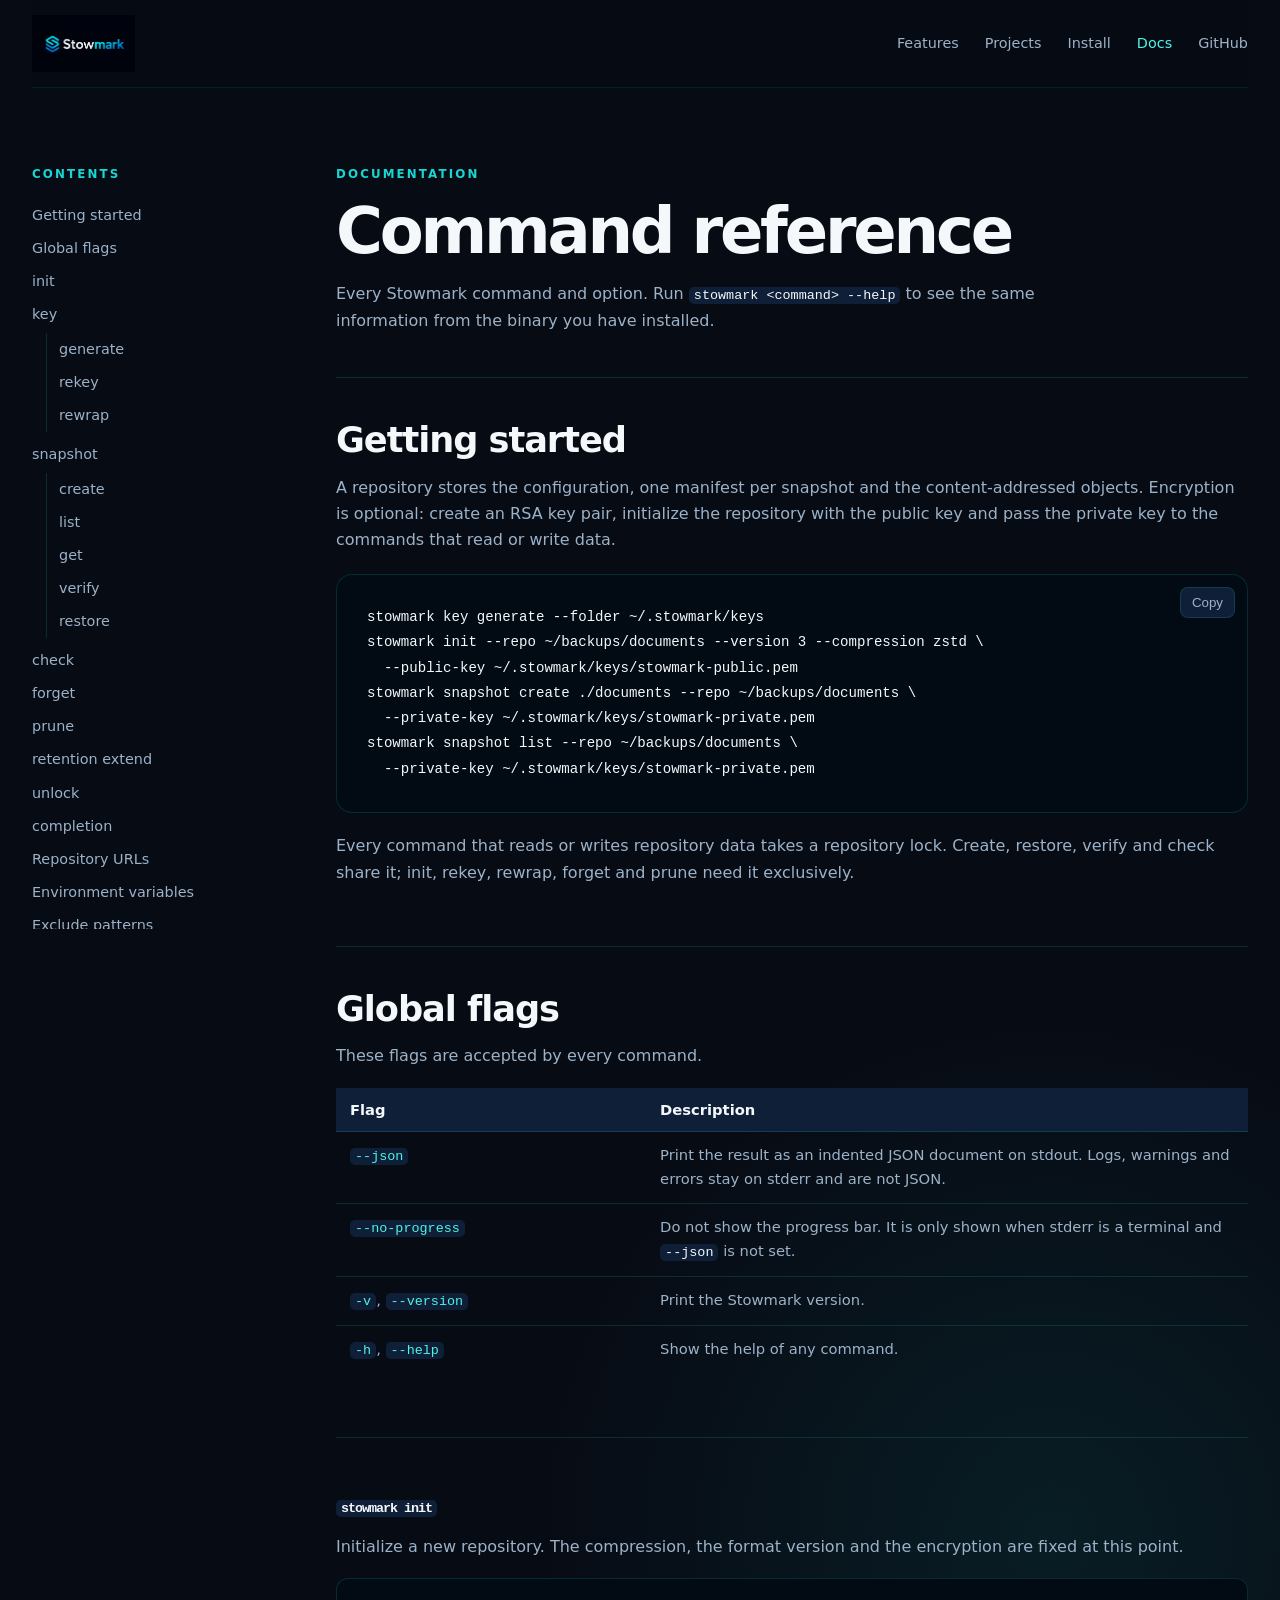
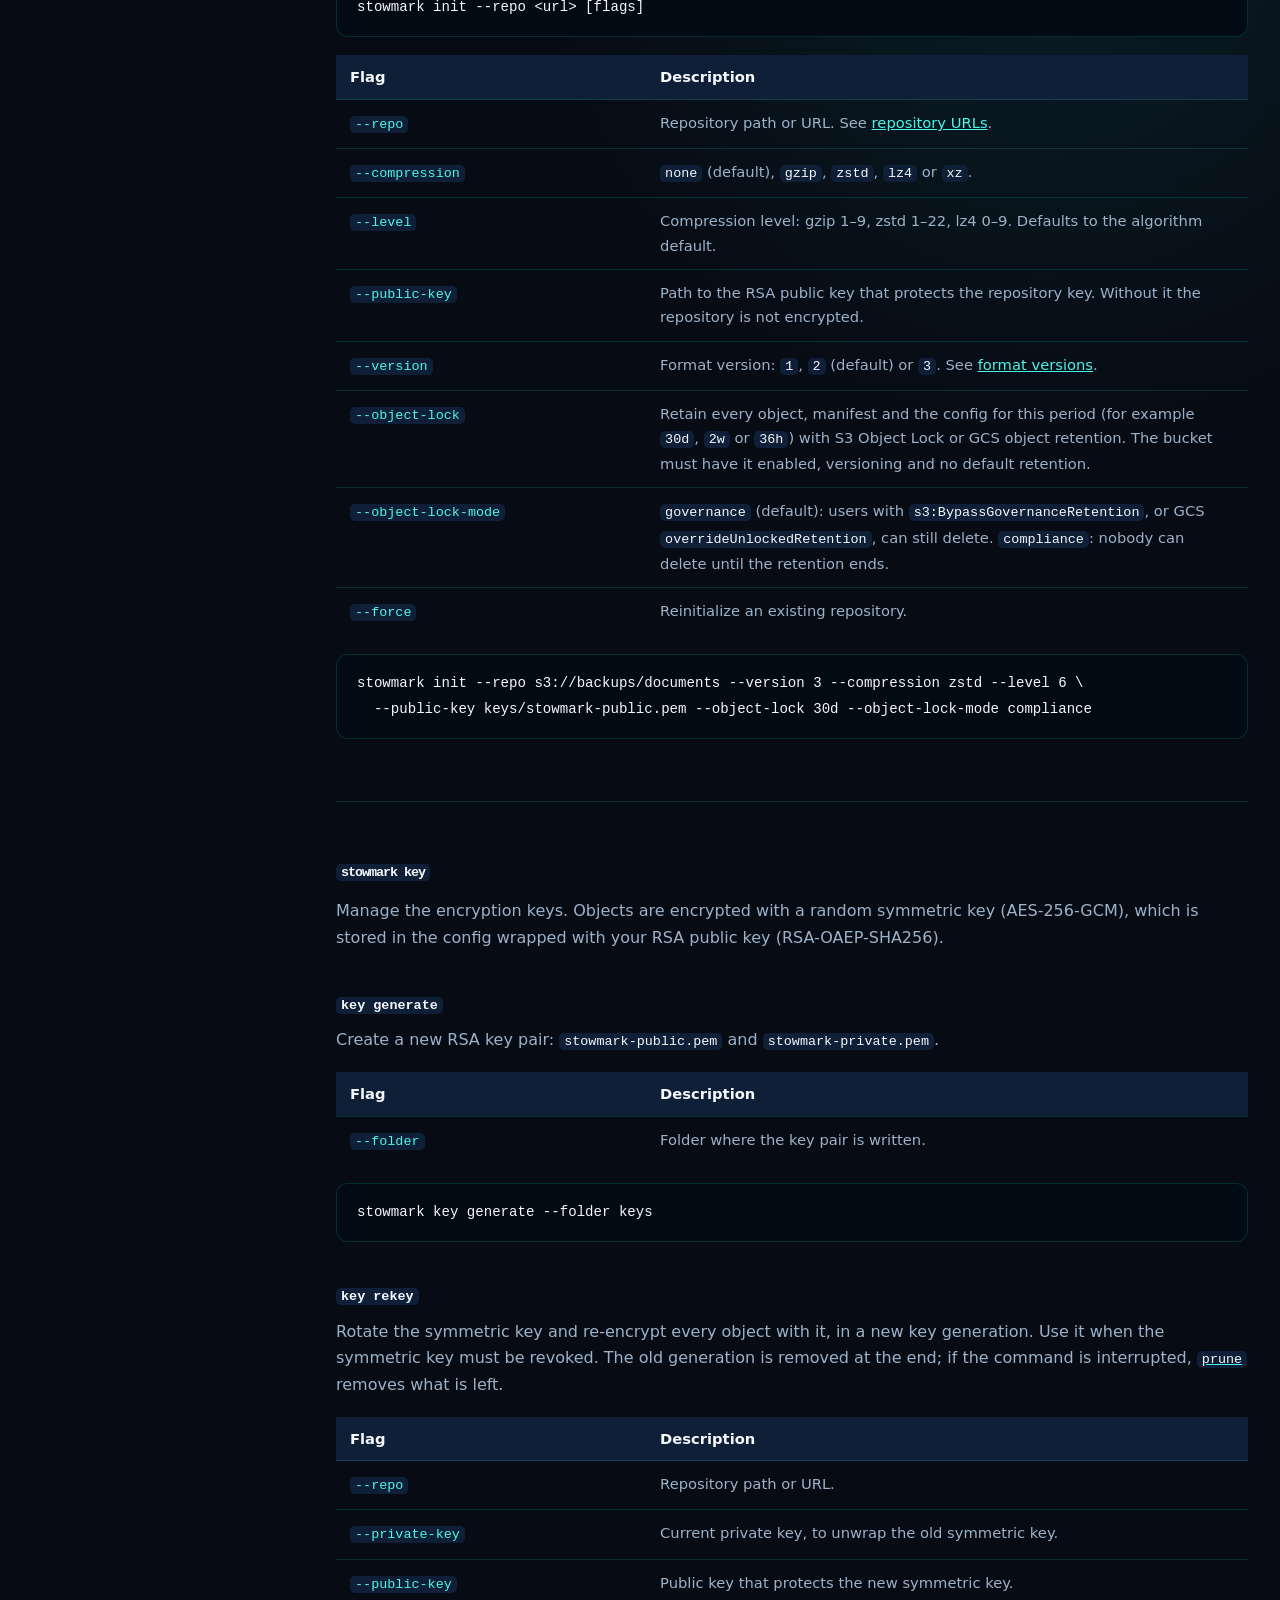
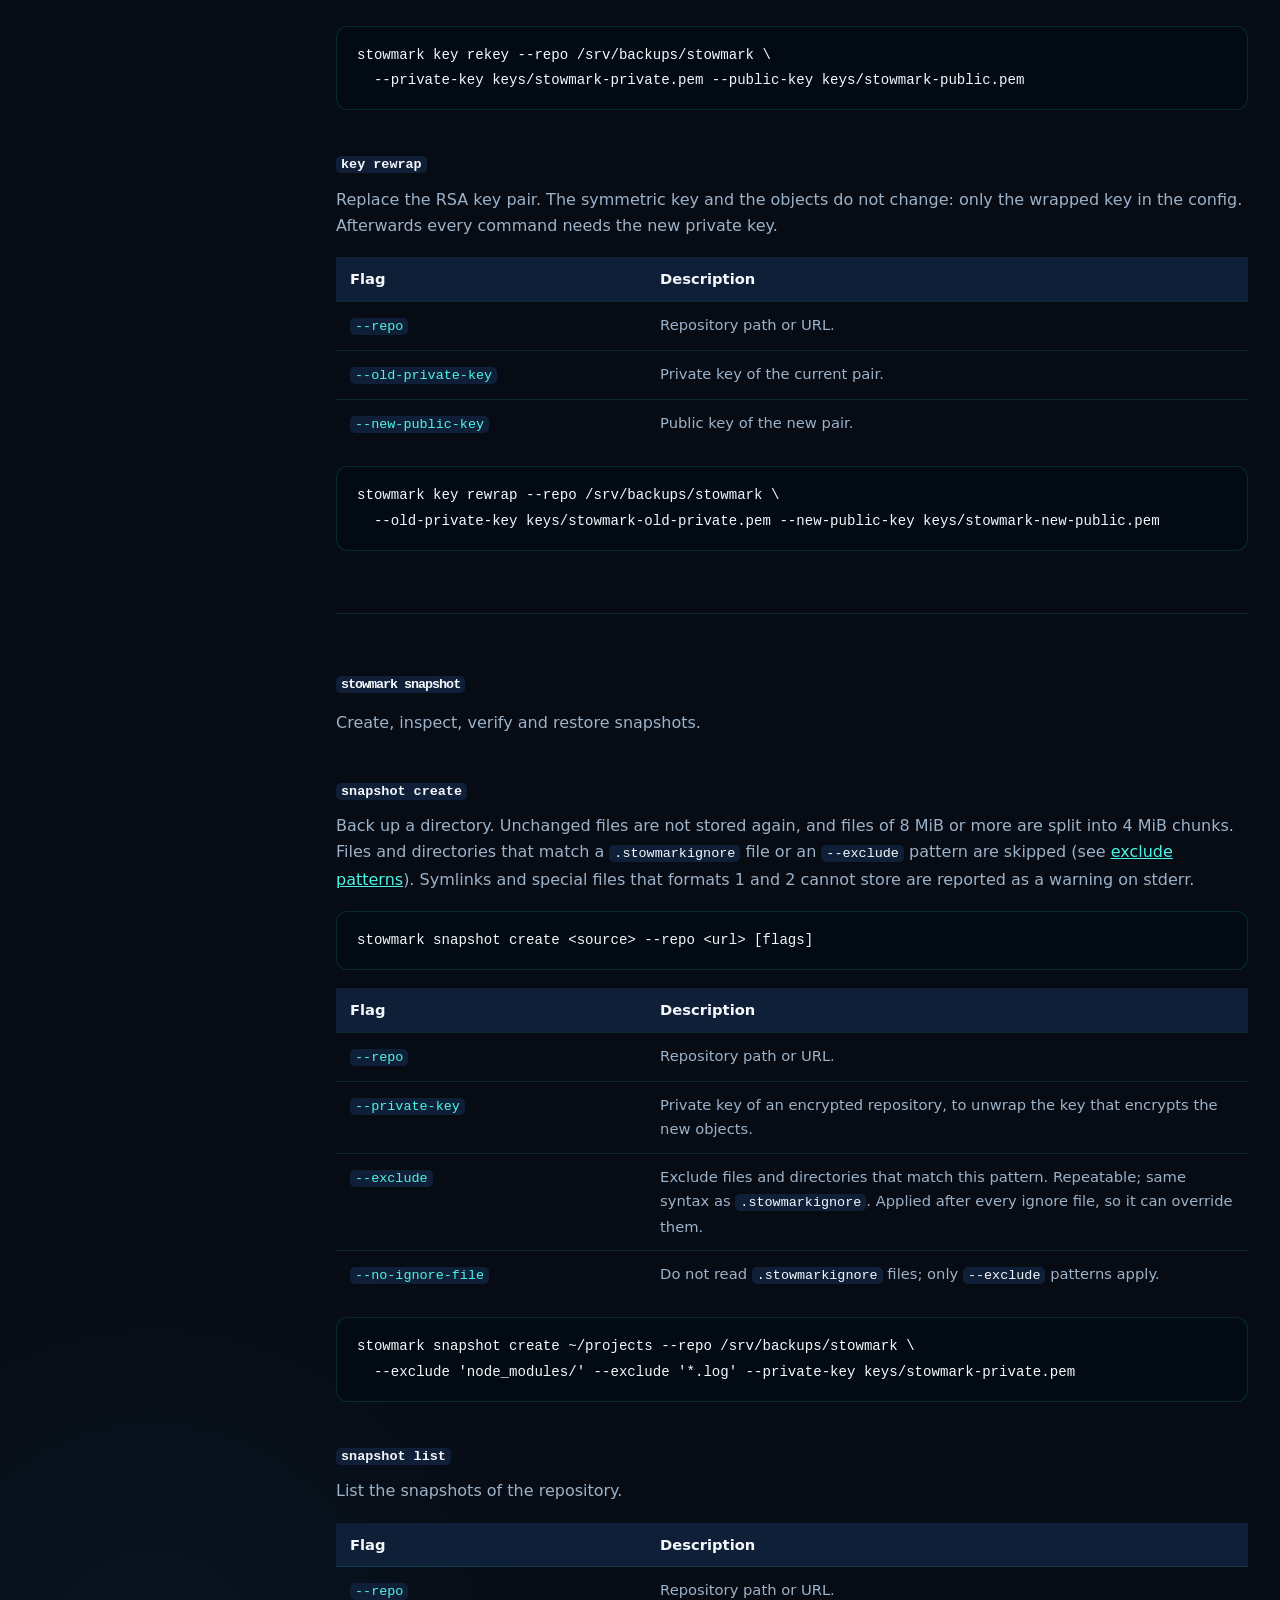
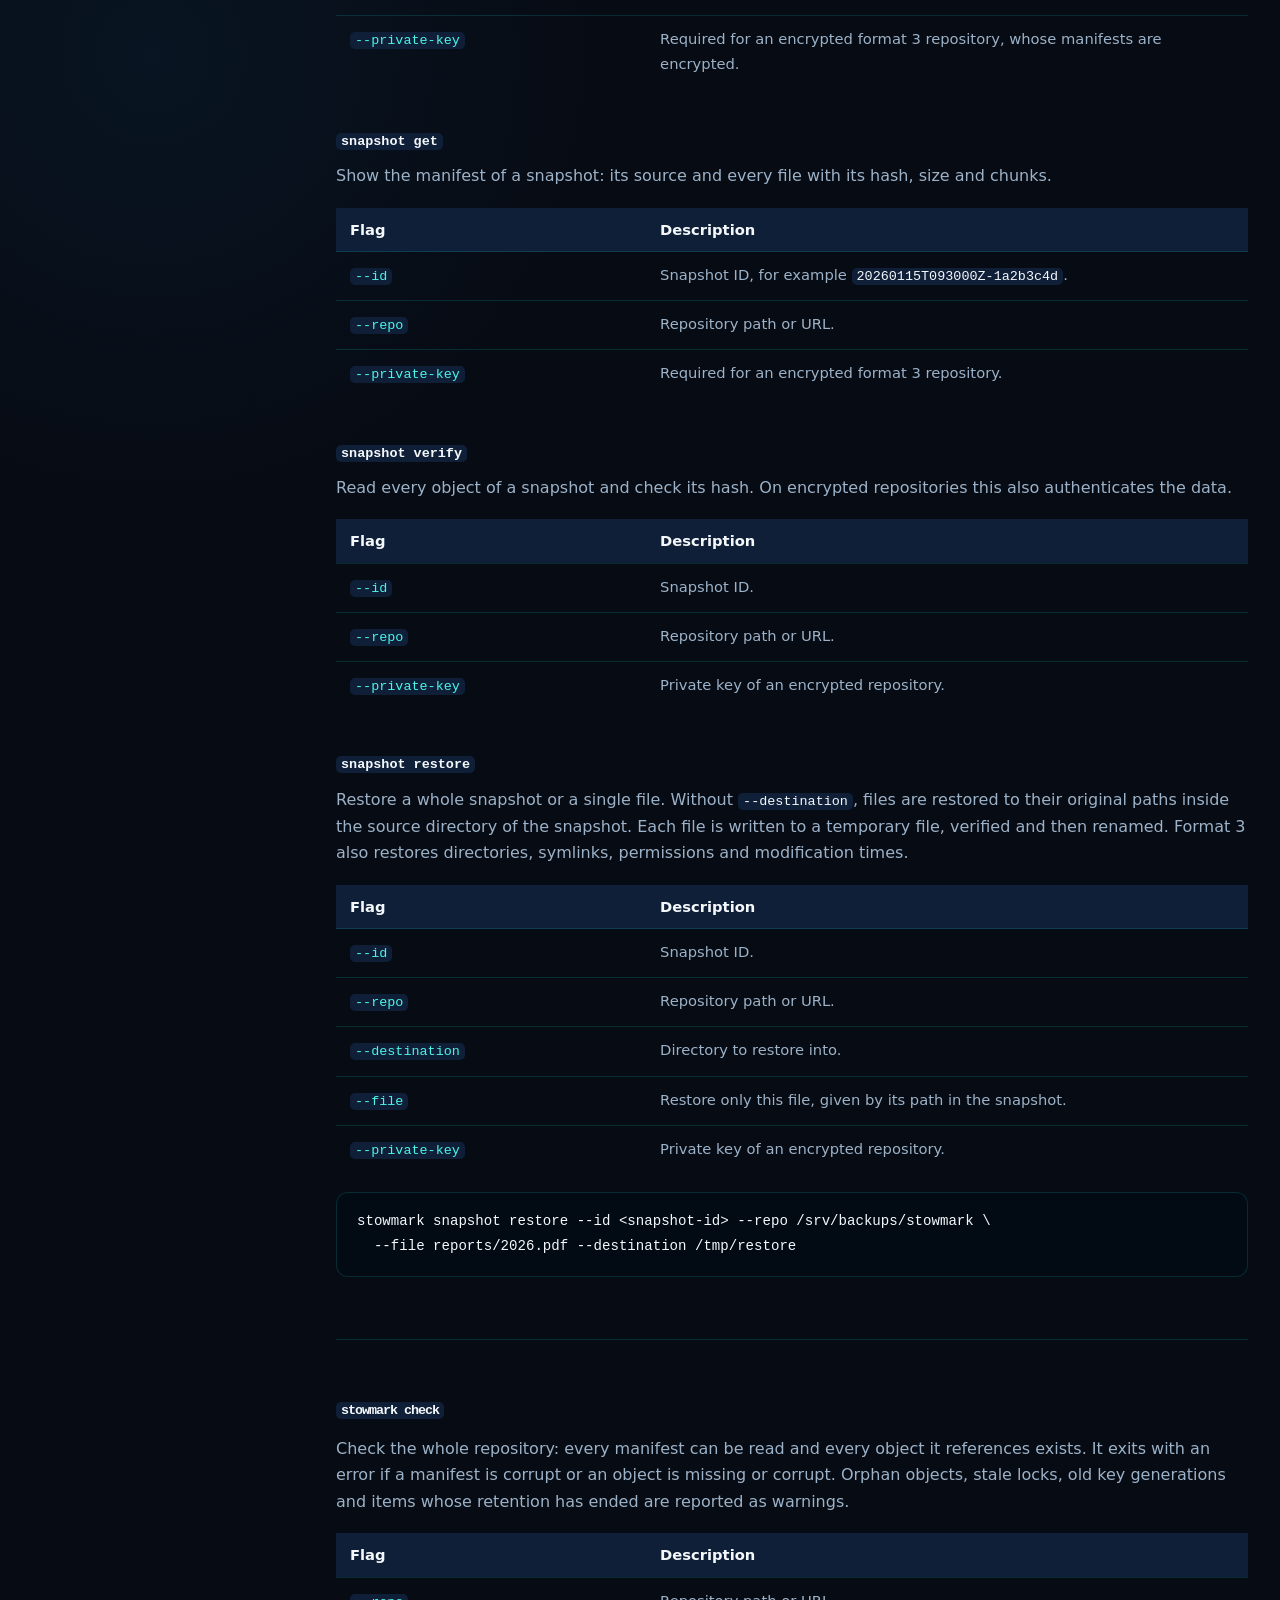
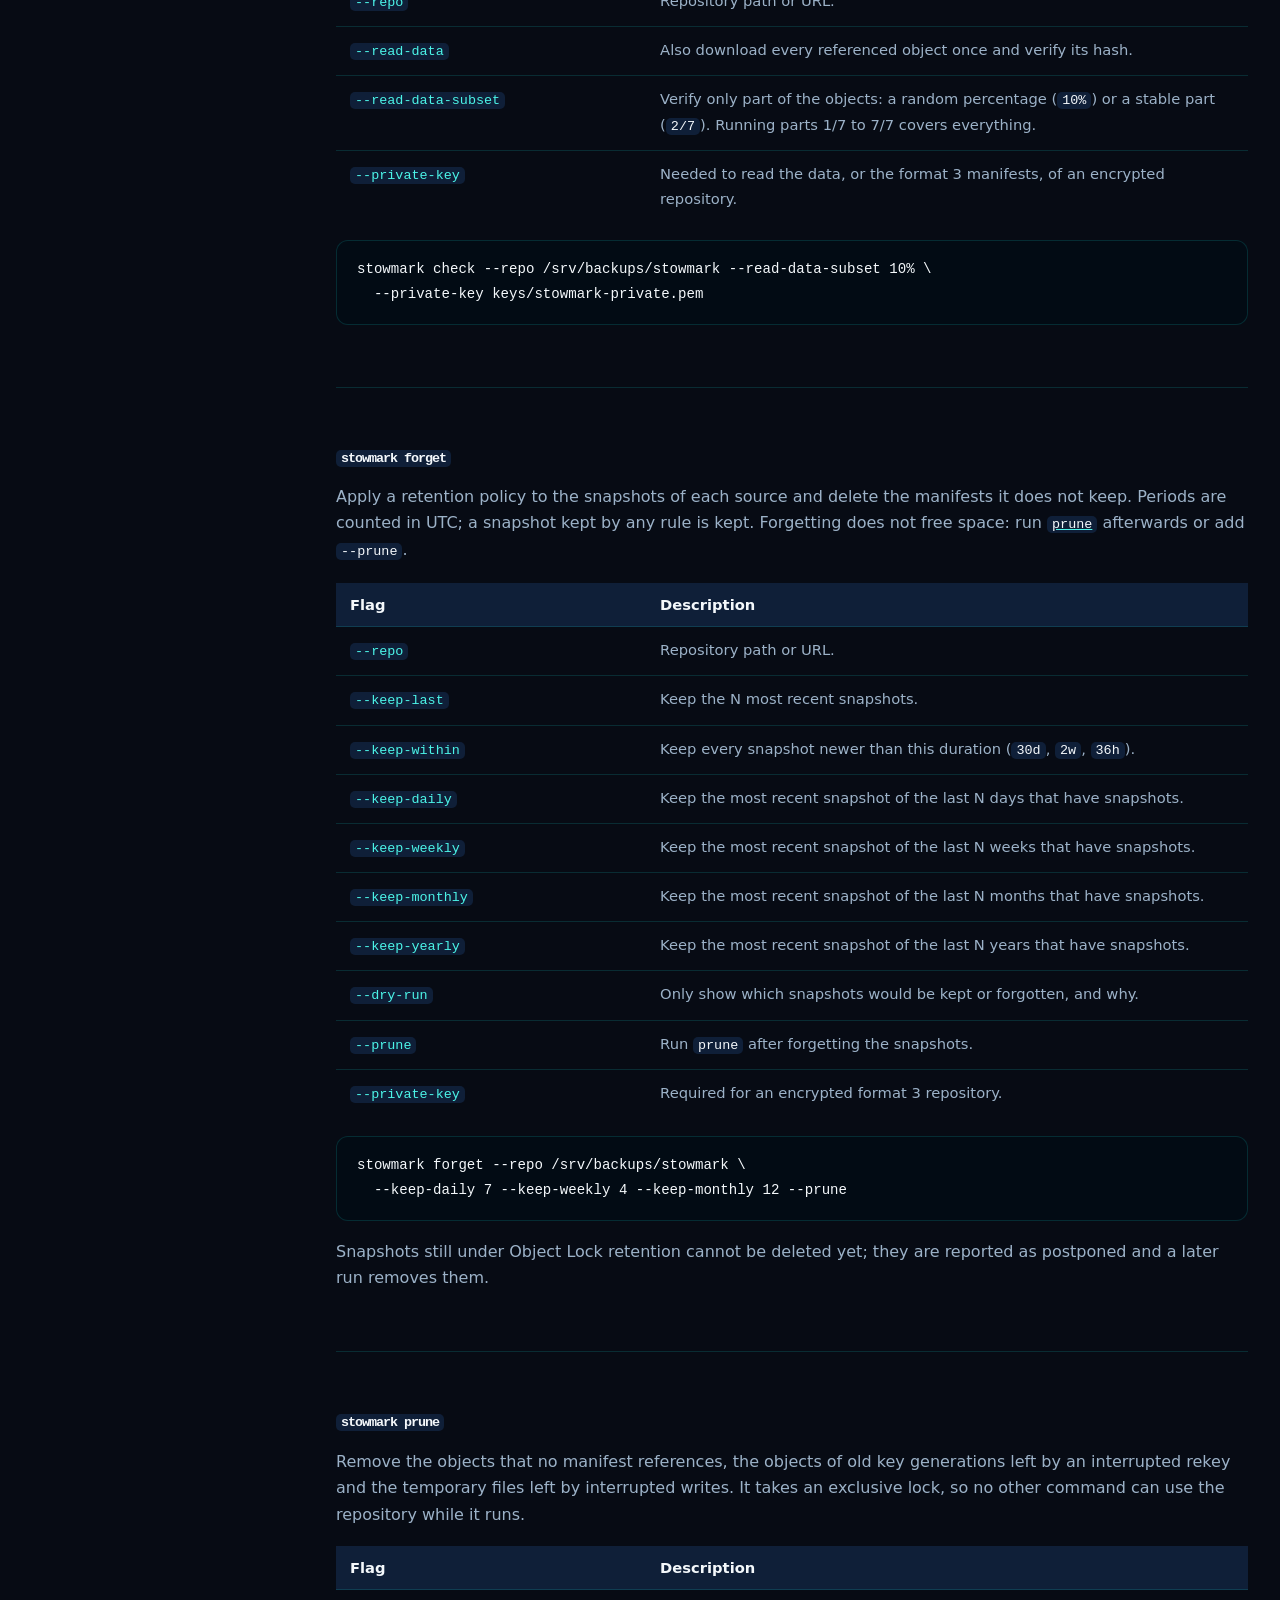
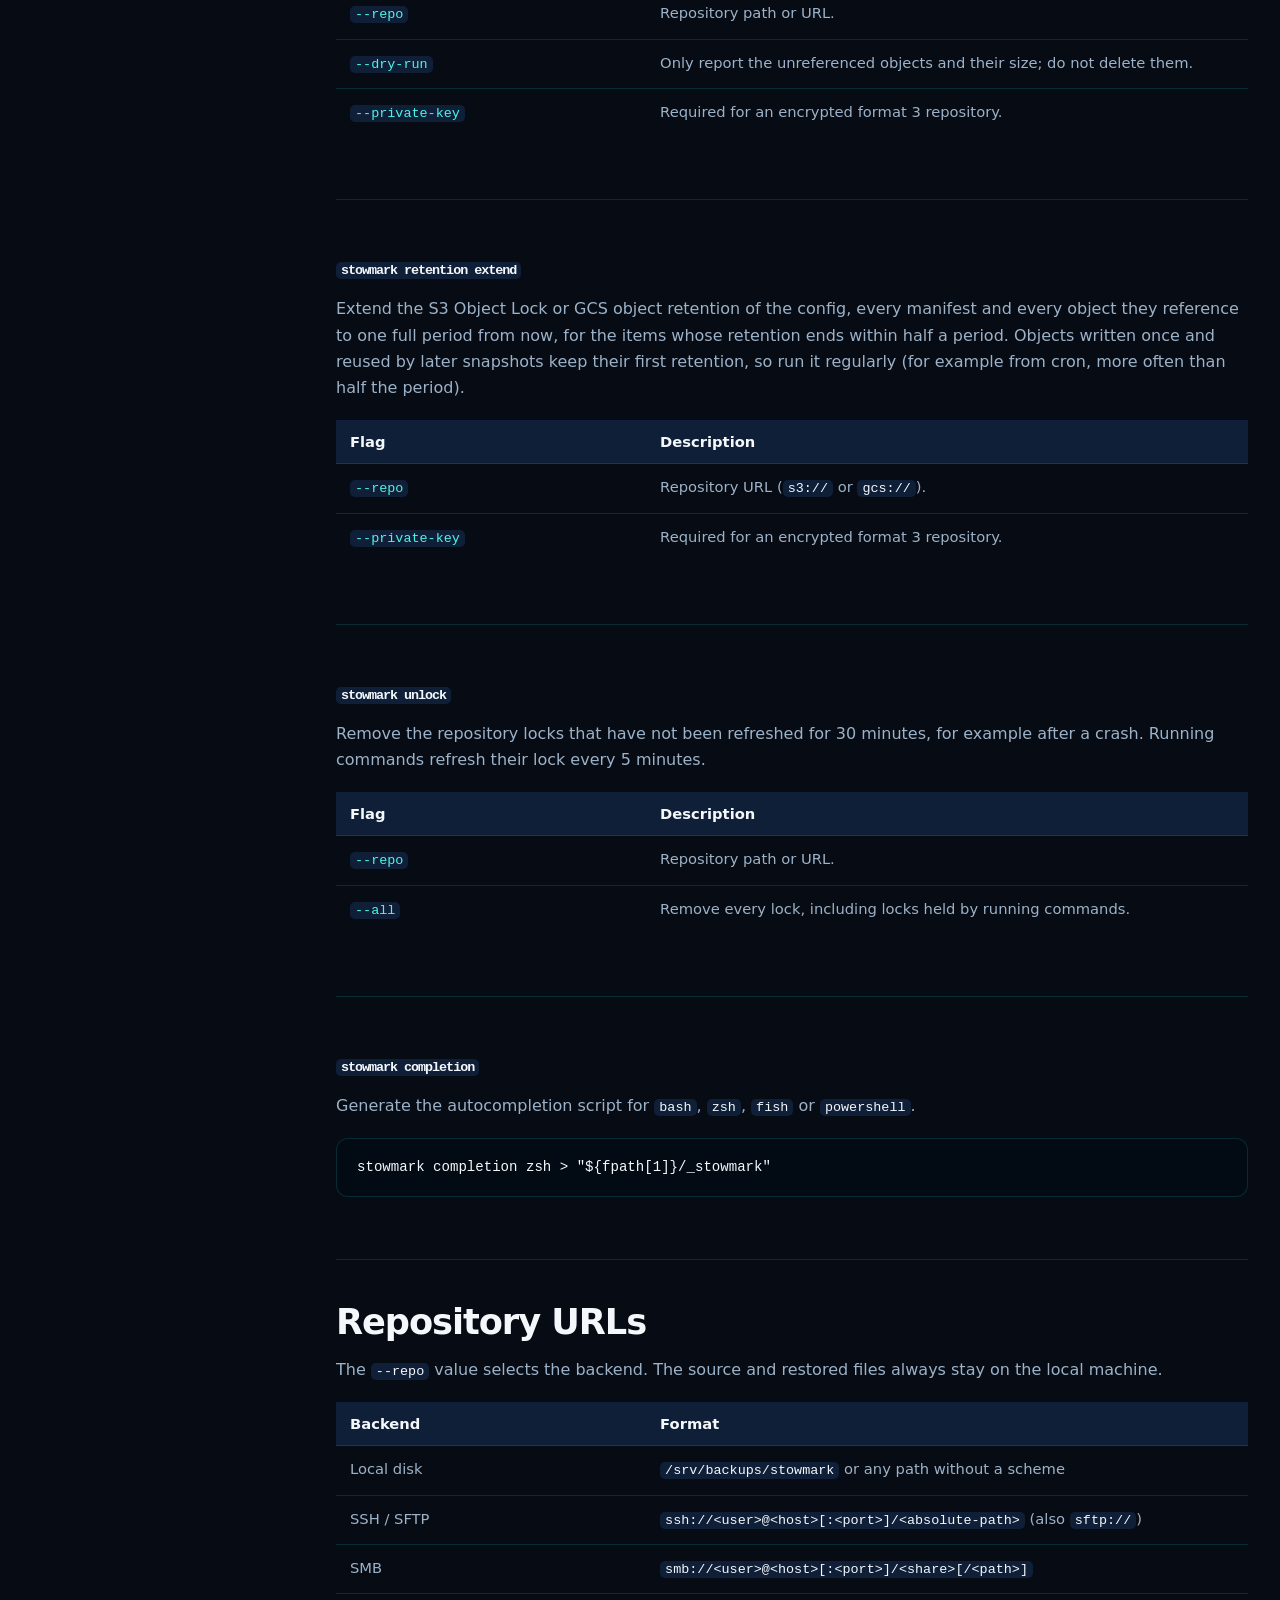
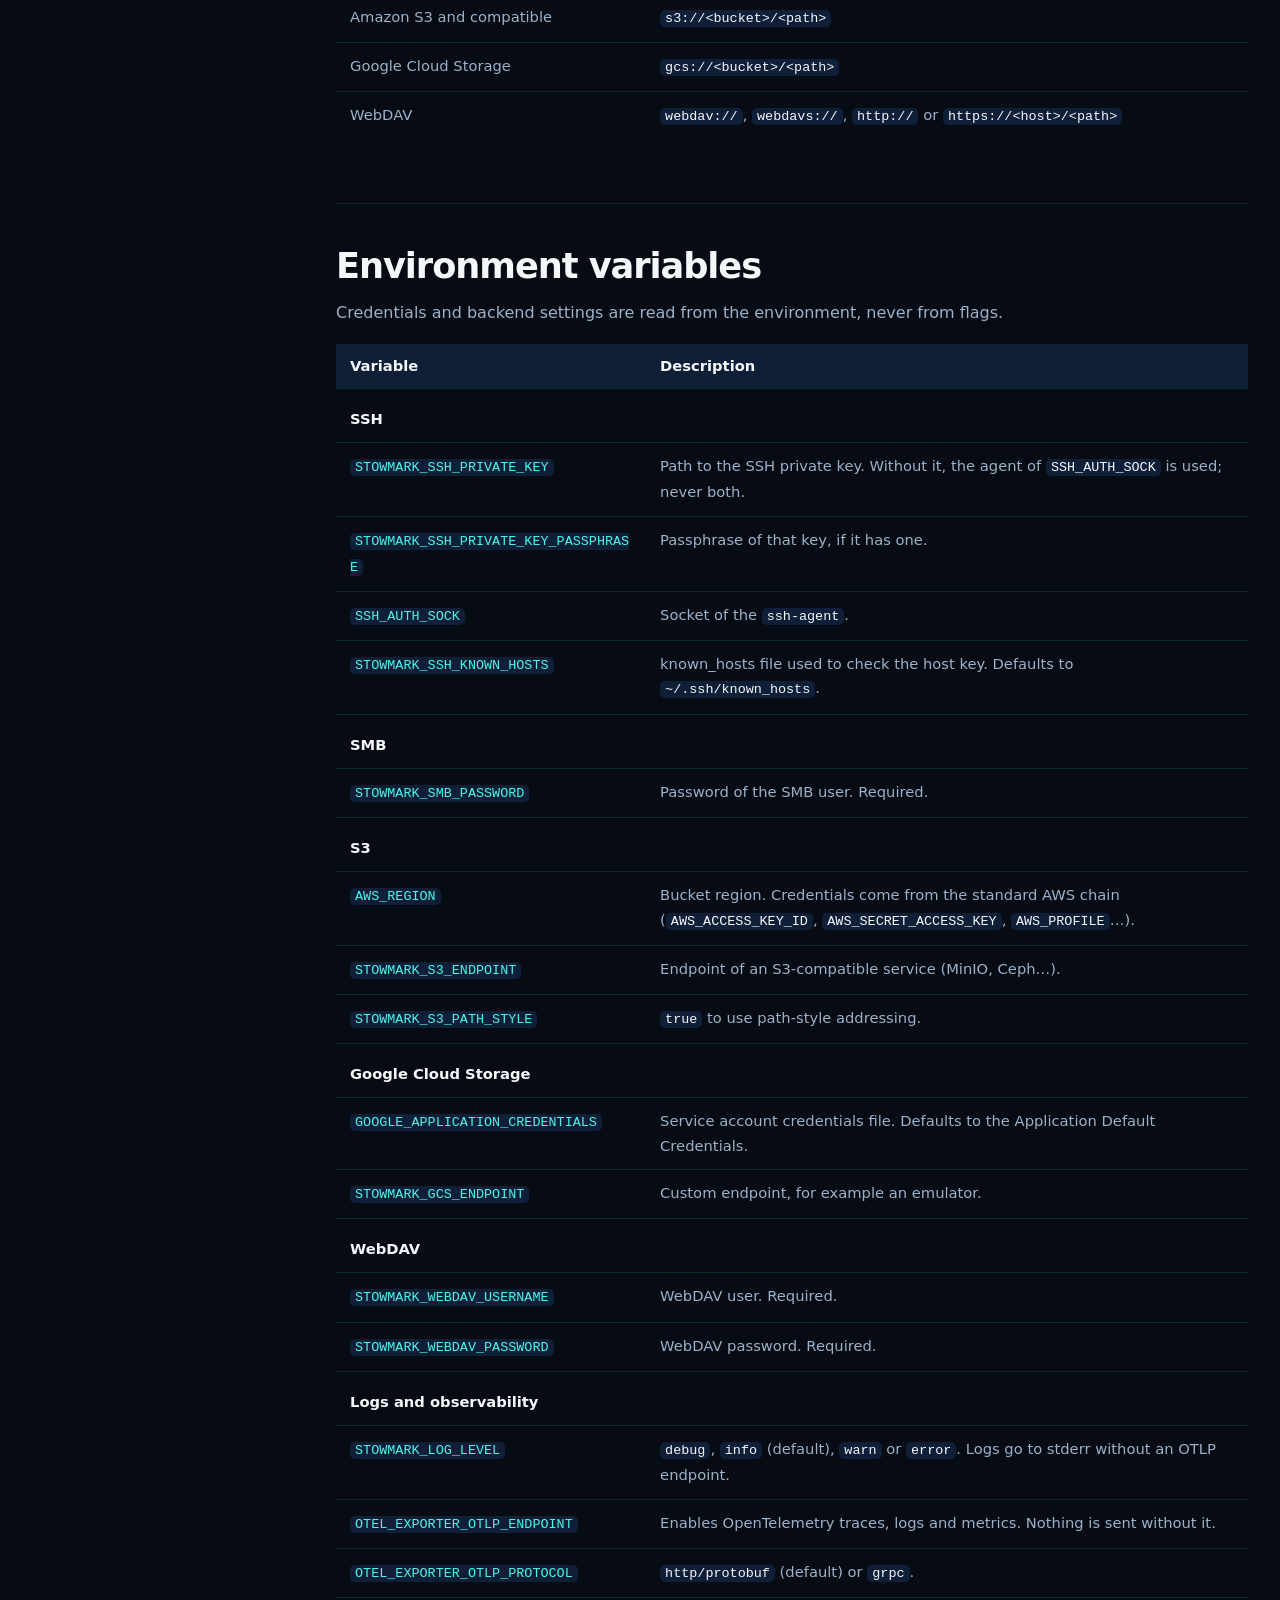
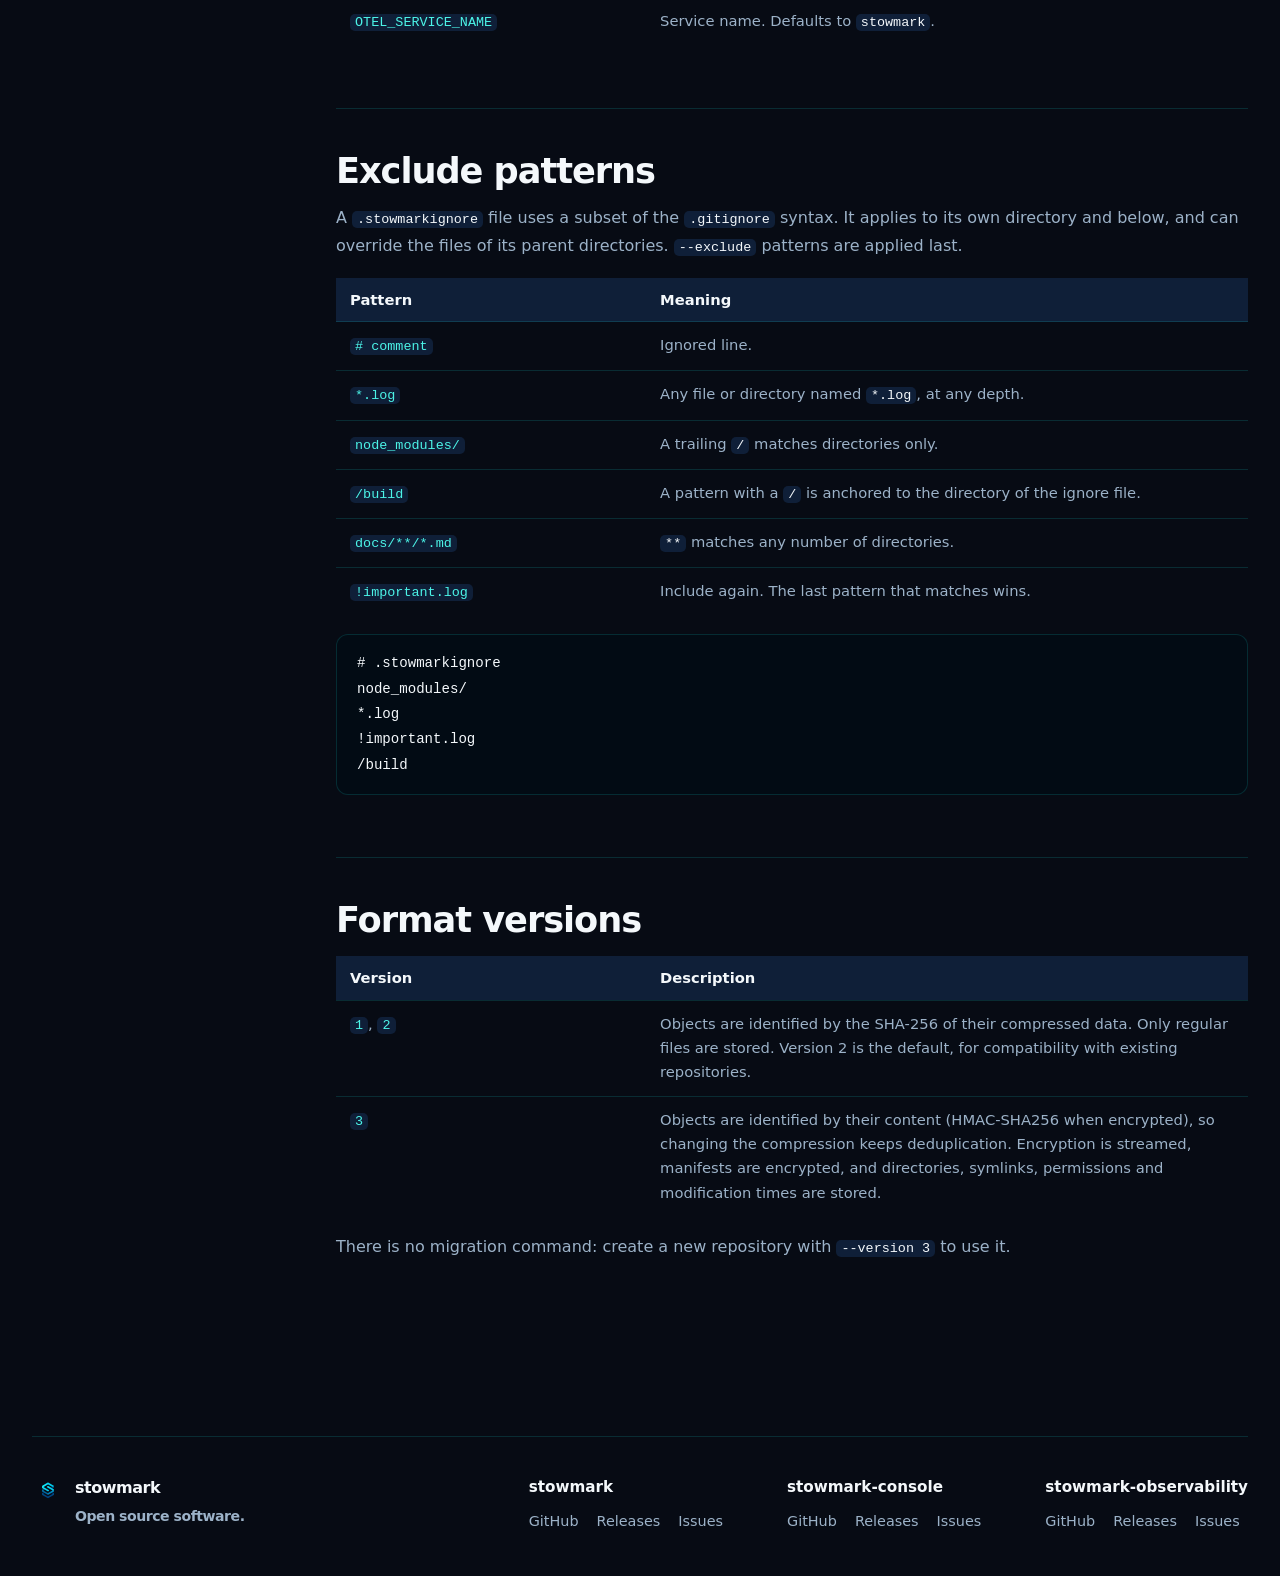
==== web/docs.html @ 6137f832 "docs(web): add a command reference page and fix the quick start" ====
<!doctype html>
<html lang="en">
<head>
    <meta charset="utf-8">
    <meta name="viewport" content="width=device-width, initial-scale=1">
    <meta name="description" content="Stowmark command line reference: every command, option, repository URL and environment variable.">
    <meta name="theme-color" content="#070B14">

    <meta property="og:title" content="Stowmark documentation">
    <meta property="og:description" content="Command line reference for Stowmark.">
    <meta property="og:type" content="website">
    <meta property="og:url" content="https://stowmark.dev/docs.html">
    <meta property="og:image" content="https://stowmark.dev/assets/brand-image.png">

    <title>Stowmark — Documentation</title>

    <link rel="icon" href="assets/favicon.png" type="image/png">
    <link rel="stylesheet" href="styles.css">
    <script src="app.js" defer></script>
</head>
<body>
<header class="site-header">
    <a class="brand" href="index.html" aria-label="Stowmark home">
        <img src="assets/title.png" alt="" width="200" height="100">
    </a>

    <nav aria-label="Main navigation">
        <a href="index.html#features">Features</a>
        <a href="index.html#projects">Projects</a>
        <a href="index.html#install">Install</a>
        <a class="nav-docs" href="docs.html" aria-current="page">Docs</a>
        <a href="https://github.com/bruli-lab/stowmark" rel="noreferrer">GitHub</a>
    </nav>
</header>

<main class="section docs">
    <aside class="docs-toc" aria-label="Documentation contents">
        <p class="eyebrow">CONTENTS</p>
        <ol>
            <li><a href="#getting-started">Getting started</a></li>
            <li><a href="#global-flags">Global flags</a></li>
            <li><a href="#init">init</a></li>
            <li>
                <a href="#key">key</a>
                <ol>
                    <li><a href="#key-generate">generate</a></li>
                    <li><a href="#key-rekey">rekey</a></li>
                    <li><a href="#key-rewrap">rewrap</a></li>
                </ol>
            </li>
            <li>
                <a href="#snapshot">snapshot</a>
                <ol>
                    <li><a href="#snapshot-create">create</a></li>
                    <li><a href="#snapshot-list">list</a></li>
                    <li><a href="#snapshot-get">get</a></li>
                    <li><a href="#snapshot-verify">verify</a></li>
                    <li><a href="#snapshot-restore">restore</a></li>
                </ol>
            </li>
            <li><a href="#check">check</a></li>
            <li><a href="#forget">forget</a></li>
            <li><a href="#prune">prune</a></li>
            <li><a href="#retention-extend">retention extend</a></li>
            <li><a href="#unlock">unlock</a></li>
            <li><a href="#completion">completion</a></li>
            <li><a href="#repositories">Repository URLs</a></li>
            <li><a href="#environment">Environment variables</a></li>
            <li><a href="#exclude-patterns">Exclude patterns</a></li>
            <li><a href="#format-versions">Format versions</a></li>
        </ol>
    </aside>

    <div class="docs-content">
        <div class="section-heading">
            <p class="eyebrow">DOCUMENTATION</p>
            <h1 class="docs-title">Command reference</h1>
            <p class="section-description">
                Every Stowmark command and option. Run <code>stowmark &lt;command&gt; --help</code> to see the same
                information from the binary you have installed.
            </p>
        </div>

        <section class="docs-section" id="getting-started">
            <h2>Getting started</h2>
            <p>
                A repository stores the configuration, one manifest per snapshot and the content-addressed objects.
                Encryption is optional: create an RSA key pair, initialize the repository with the public key and pass
                the private key to the commands that read or write data.
            </p>
            <div class="code-block">
                <button type="button" class="copy-button" data-copy-target="docs-getting-started">Copy</button>
                <pre><code id="docs-getting-started">stowmark key generate --folder ~/.stowmark/keys
stowmark init --repo ~/backups/documents --version 3 --compression zstd \
  --public-key ~/.stowmark/keys/stowmark-public.pem
stowmark snapshot create ./documents --repo ~/backups/documents \
  --private-key ~/.stowmark/keys/stowmark-private.pem
stowmark snapshot list --repo ~/backups/documents \
  --private-key ~/.stowmark/keys/stowmark-private.pem</code></pre>
            </div>
            <p>
                Every command that reads or writes repository data takes a repository lock. Create, restore, verify
                and check share it; init, rekey, rewrap, forget and prune need it exclusively.
            </p>
        </section>

        <section class="docs-section" id="global-flags">
            <h2>Global flags</h2>
            <p>These flags are accepted by every command.</p>
            <table class="docs-options">
                <thead><tr><th>Flag</th><th>Description</th></tr></thead>
                <tbody>
                <tr><td><code>--json</code></td><td>Print the result as an indented JSON document on stdout. Logs, warnings and errors stay on stderr and are not JSON.</td></tr>
                <tr><td><code>--no-progress</code></td><td>Do not show the progress bar. It is only shown when stderr is a terminal and <code>--json</code> is not set.</td></tr>
                <tr><td><code>-v</code>, <code>--version</code></td><td>Print the Stowmark version.</td></tr>
                <tr><td><code>-h</code>, <code>--help</code></td><td>Show the help of any command.</td></tr>
                </tbody>
            </table>
        </section>

        <section class="docs-section" id="init">
            <h2><code>stowmark init</code></h2>
            <p>Initialize a new repository. The compression, the format version and the encryption are fixed at this point.</p>
            <pre class="docs-usage"><code>stowmark init --repo &lt;url&gt; [flags]</code></pre>
            <table class="docs-options">
                <thead><tr><th>Flag</th><th>Description</th></tr></thead>
                <tbody>
                <tr><td><code>--repo</code></td><td>Repository path or URL. See <a href="#repositories">repository URLs</a>.</td></tr>
                <tr><td><code>--compression</code></td><td><code>none</code> (default), <code>gzip</code>, <code>zstd</code>, <code>lz4</code> or <code>xz</code>.</td></tr>
                <tr><td><code>--level</code></td><td>Compression level: gzip 1–9, zstd 1–22, lz4 0–9. Defaults to the algorithm default.</td></tr>
                <tr><td><code>--public-key</code></td><td>Path to the RSA public key that protects the repository key. Without it the repository is not encrypted.</td></tr>
                <tr><td><code>--version</code></td><td>Format version: <code>1</code>, <code>2</code> (default) or <code>3</code>. See <a href="#format-versions">format versions</a>.</td></tr>
                <tr><td><code>--object-lock</code></td><td>Retain every object, manifest and the config for this period (for example <code>30d</code>, <code>2w</code> or <code>36h</code>) with S3 Object Lock or GCS object retention. The bucket must have it enabled, versioning and no default retention.</td></tr>
                <tr><td><code>--object-lock-mode</code></td><td><code>governance</code> (default): users with <code>s3:BypassGovernanceRetention</code>, or GCS <code>overrideUnlockedRetention</code>, can still delete. <code>compliance</code>: nobody can delete until the retention ends.</td></tr>
                <tr><td><code>--force</code></td><td>Reinitialize an existing repository.</td></tr>
                </tbody>
            </table>
            <pre class="docs-example"><code>stowmark init --repo s3://backups/documents --version 3 --compression zstd --level 6 \
  --public-key keys/stowmark-public.pem --object-lock 30d --object-lock-mode compliance</code></pre>
        </section>

        <section class="docs-section" id="key">
            <h2><code>stowmark key</code></h2>
            <p>
                Manage the encryption keys. Objects are encrypted with a random symmetric key (AES-256-GCM), which is
                stored in the config wrapped with your RSA public key (RSA-OAEP-SHA256).
            </p>

            <h3 id="key-generate"><code>key generate</code></h3>
            <p>Create a new RSA key pair: <code>stowmark-public.pem</code> and <code>stowmark-private.pem</code>.</p>
            <table class="docs-options">
                <thead><tr><th>Flag</th><th>Description</th></tr></thead>
                <tbody>
                <tr><td><code>--folder</code></td><td>Folder where the key pair is written.</td></tr>
                </tbody>
            </table>
            <pre class="docs-example"><code>stowmark key generate --folder keys</code></pre>

            <h3 id="key-rekey"><code>key rekey</code></h3>
            <p>
                Rotate the symmetric key and re-encrypt every object with it, in a new key generation. Use it when the
                symmetric key must be revoked. The old generation is removed at the end; if the command is interrupted,
                <a href="#prune"><code>prune</code></a> removes what is left.
            </p>
            <table class="docs-options">
                <thead><tr><th>Flag</th><th>Description</th></tr></thead>
                <tbody>
                <tr><td><code>--repo</code></td><td>Repository path or URL.</td></tr>
                <tr><td><code>--private-key</code></td><td>Current private key, to unwrap the old symmetric key.</td></tr>
                <tr><td><code>--public-key</code></td><td>Public key that protects the new symmetric key.</td></tr>
                </tbody>
            </table>
            <pre class="docs-example"><code>stowmark key rekey --repo /srv/backups/stowmark \
  --private-key keys/stowmark-private.pem --public-key keys/stowmark-public.pem</code></pre>

            <h3 id="key-rewrap"><code>key rewrap</code></h3>
            <p>
                Replace the RSA key pair. The symmetric key and the objects do not change: only the wrapped key in the
                config. Afterwards every command needs the new private key.
            </p>
            <table class="docs-options">
                <thead><tr><th>Flag</th><th>Description</th></tr></thead>
                <tbody>
                <tr><td><code>--repo</code></td><td>Repository path or URL.</td></tr>
                <tr><td><code>--old-private-key</code></td><td>Private key of the current pair.</td></tr>
                <tr><td><code>--new-public-key</code></td><td>Public key of the new pair.</td></tr>
                </tbody>
            </table>
            <pre class="docs-example"><code>stowmark key rewrap --repo /srv/backups/stowmark \
  --old-private-key keys/stowmark-old-private.pem --new-public-key keys/stowmark-new-public.pem</code></pre>
        </section>

        <section class="docs-section" id="snapshot">
            <h2><code>stowmark snapshot</code></h2>
            <p>Create, inspect, verify and restore snapshots.</p>

            <h3 id="snapshot-create"><code>snapshot create</code></h3>
            <p>
                Back up a directory. Unchanged files are not stored again, and files of 8 MiB or more are split into
                4 MiB chunks. Files and directories that match a <code>.stowmarkignore</code> file or an
                <code>--exclude</code> pattern are skipped (see <a href="#exclude-patterns">exclude patterns</a>).
                Symlinks and special files that formats 1 and 2 cannot store are reported as a warning on stderr.
            </p>
            <pre class="docs-usage"><code>stowmark snapshot create &lt;source&gt; --repo &lt;url&gt; [flags]</code></pre>
            <table class="docs-options">
                <thead><tr><th>Flag</th><th>Description</th></tr></thead>
                <tbody>
                <tr><td><code>--repo</code></td><td>Repository path or URL.</td></tr>
                <tr><td><code>--private-key</code></td><td>Private key of an encrypted repository, to unwrap the key that encrypts the new objects.</td></tr>
                <tr><td><code>--exclude</code></td><td>Exclude files and directories that match this pattern. Repeatable; same syntax as <code>.stowmarkignore</code>. Applied after every ignore file, so it can override them.</td></tr>
                <tr><td><code>--no-ignore-file</code></td><td>Do not read <code>.stowmarkignore</code> files; only <code>--exclude</code> patterns apply.</td></tr>
                </tbody>
            </table>
            <pre class="docs-example"><code>stowmark snapshot create ~/projects --repo /srv/backups/stowmark \
  --exclude 'node_modules/' --exclude '*.log' --private-key keys/stowmark-private.pem</code></pre>

            <h3 id="snapshot-list"><code>snapshot list</code></h3>
            <p>List the snapshots of the repository.</p>
            <table class="docs-options">
                <thead><tr><th>Flag</th><th>Description</th></tr></thead>
                <tbody>
                <tr><td><code>--repo</code></td><td>Repository path or URL.</td></tr>
                <tr><td><code>--private-key</code></td><td>Required for an encrypted format 3 repository, whose manifests are encrypted.</td></tr>
                </tbody>
            </table>

            <h3 id="snapshot-get"><code>snapshot get</code></h3>
            <p>Show the manifest of a snapshot: its source and every file with its hash, size and chunks.</p>
            <table class="docs-options">
                <thead><tr><th>Flag</th><th>Description</th></tr></thead>
                <tbody>
                <tr><td><code>--id</code></td><td>Snapshot ID, for example <code>20260115T093000Z-1a2b3c4d</code>.</td></tr>
                <tr><td><code>--repo</code></td><td>Repository path or URL.</td></tr>
                <tr><td><code>--private-key</code></td><td>Required for an encrypted format 3 repository.</td></tr>
                </tbody>
            </table>

            <h3 id="snapshot-verify"><code>snapshot verify</code></h3>
            <p>Read every object of a snapshot and check its hash. On encrypted repositories this also authenticates the data.</p>
            <table class="docs-options">
                <thead><tr><th>Flag</th><th>Description</th></tr></thead>
                <tbody>
                <tr><td><code>--id</code></td><td>Snapshot ID.</td></tr>
                <tr><td><code>--repo</code></td><td>Repository path or URL.</td></tr>
                <tr><td><code>--private-key</code></td><td>Private key of an encrypted repository.</td></tr>
                </tbody>
            </table>

            <h3 id="snapshot-restore"><code>snapshot restore</code></h3>
            <p>
                Restore a whole snapshot or a single file. Without <code>--destination</code>, files are restored to
                their original paths inside the source directory of the snapshot. Each file is written to a temporary
                file, verified and then renamed. Format 3 also restores directories, symlinks, permissions and
                modification times.
            </p>
            <table class="docs-options">
                <thead><tr><th>Flag</th><th>Description</th></tr></thead>
                <tbody>
                <tr><td><code>--id</code></td><td>Snapshot ID.</td></tr>
                <tr><td><code>--repo</code></td><td>Repository path or URL.</td></tr>
                <tr><td><code>--destination</code></td><td>Directory to restore into.</td></tr>
                <tr><td><code>--file</code></td><td>Restore only this file, given by its path in the snapshot.</td></tr>
                <tr><td><code>--private-key</code></td><td>Private key of an encrypted repository.</td></tr>
                </tbody>
            </table>
            <pre class="docs-example"><code>stowmark snapshot restore --id &lt;snapshot-id&gt; --repo /srv/backups/stowmark \
  --file reports/2026.pdf --destination /tmp/restore</code></pre>
        </section>

        <section class="docs-section" id="check">
            <h2><code>stowmark check</code></h2>
            <p>
                Check the whole repository: every manifest can be read and every object it references exists. It
                exits with an error if a manifest is corrupt or an object is missing or corrupt. Orphan objects, stale
                locks, old key generations and items whose retention has ended are reported as warnings.
            </p>
            <table class="docs-options">
                <thead><tr><th>Flag</th><th>Description</th></tr></thead>
                <tbody>
                <tr><td><code>--repo</code></td><td>Repository path or URL.</td></tr>
                <tr><td><code>--read-data</code></td><td>Also download every referenced object once and verify its hash.</td></tr>
                <tr><td><code>--read-data-subset</code></td><td>Verify only part of the objects: a random percentage (<code>10%</code>) or a stable part (<code>2/7</code>). Running parts 1/7 to 7/7 covers everything.</td></tr>
                <tr><td><code>--private-key</code></td><td>Needed to read the data, or the format 3 manifests, of an encrypted repository.</td></tr>
                </tbody>
            </table>
            <pre class="docs-example"><code>stowmark check --repo /srv/backups/stowmark --read-data-subset 10% \
  --private-key keys/stowmark-private.pem</code></pre>
        </section>

        <section class="docs-section" id="forget">
            <h2><code>stowmark forget</code></h2>
            <p>
                Apply a retention policy to the snapshots of each source and delete the manifests it does not keep.
                Periods are counted in UTC; a snapshot kept by any rule is kept. Forgetting does not free space: run
                <a href="#prune"><code>prune</code></a> afterwards or add <code>--prune</code>.
            </p>
            <table class="docs-options">
                <thead><tr><th>Flag</th><th>Description</th></tr></thead>
                <tbody>
                <tr><td><code>--repo</code></td><td>Repository path or URL.</td></tr>
                <tr><td><code>--keep-last</code></td><td>Keep the N most recent snapshots.</td></tr>
                <tr><td><code>--keep-within</code></td><td>Keep every snapshot newer than this duration (<code>30d</code>, <code>2w</code>, <code>36h</code>).</td></tr>
                <tr><td><code>--keep-daily</code></td><td>Keep the most recent snapshot of the last N days that have snapshots.</td></tr>
                <tr><td><code>--keep-weekly</code></td><td>Keep the most recent snapshot of the last N weeks that have snapshots.</td></tr>
                <tr><td><code>--keep-monthly</code></td><td>Keep the most recent snapshot of the last N months that have snapshots.</td></tr>
                <tr><td><code>--keep-yearly</code></td><td>Keep the most recent snapshot of the last N years that have snapshots.</td></tr>
                <tr><td><code>--dry-run</code></td><td>Only show which snapshots would be kept or forgotten, and why.</td></tr>
                <tr><td><code>--prune</code></td><td>Run <code>prune</code> after forgetting the snapshots.</td></tr>
                <tr><td><code>--private-key</code></td><td>Required for an encrypted format 3 repository.</td></tr>
                </tbody>
            </table>
            <pre class="docs-example"><code>stowmark forget --repo /srv/backups/stowmark \
  --keep-daily 7 --keep-weekly 4 --keep-monthly 12 --prune</code></pre>
            <p>
                Snapshots still under Object Lock retention cannot be deleted yet; they are reported as postponed and a
                later run removes them.
            </p>
        </section>

        <section class="docs-section" id="prune">
            <h2><code>stowmark prune</code></h2>
            <p>
                Remove the objects that no manifest references, the objects of old key generations left by an
                interrupted rekey and the temporary files left by interrupted writes. It takes an exclusive lock, so
                no other command can use the repository while it runs.
            </p>
            <table class="docs-options">
                <thead><tr><th>Flag</th><th>Description</th></tr></thead>
                <tbody>
                <tr><td><code>--repo</code></td><td>Repository path or URL.</td></tr>
                <tr><td><code>--dry-run</code></td><td>Only report the unreferenced objects and their size; do not delete them.</td></tr>
                <tr><td><code>--private-key</code></td><td>Required for an encrypted format 3 repository.</td></tr>
                </tbody>
            </table>
        </section>

        <section class="docs-section" id="retention-extend">
            <h2><code>stowmark retention extend</code></h2>
            <p>
                Extend the S3 Object Lock or GCS object retention of the config, every manifest and every object they
                reference to one full period from now, for the items whose retention ends within half a period.
                Objects written once and reused by later snapshots keep their first retention, so run it regularly
                (for example from cron, more often than half the period).
            </p>
            <table class="docs-options">
                <thead><tr><th>Flag</th><th>Description</th></tr></thead>
                <tbody>
                <tr><td><code>--repo</code></td><td>Repository URL (<code>s3://</code> or <code>gcs://</code>).</td></tr>
                <tr><td><code>--private-key</code></td><td>Required for an encrypted format 3 repository.</td></tr>
                </tbody>
            </table>
        </section>

        <section class="docs-section" id="unlock">
            <h2><code>stowmark unlock</code></h2>
            <p>
                Remove the repository locks that have not been refreshed for 30 minutes, for example after a crash.
                Running commands refresh their lock every 5 minutes.
            </p>
            <table class="docs-options">
                <thead><tr><th>Flag</th><th>Description</th></tr></thead>
                <tbody>
                <tr><td><code>--repo</code></td><td>Repository path or URL.</td></tr>
                <tr><td><code>--all</code></td><td>Remove every lock, including locks held by running commands.</td></tr>
                </tbody>
            </table>
        </section>

        <section class="docs-section" id="completion">
            <h2><code>stowmark completion</code></h2>
            <p>Generate the autocompletion script for <code>bash</code>, <code>zsh</code>, <code>fish</code> or <code>powershell</code>.</p>
            <pre class="docs-example"><code>stowmark completion zsh &gt; "${fpath[1]}/_stowmark"</code></pre>
        </section>

        <section class="docs-section" id="repositories">
            <h2>Repository URLs</h2>
            <p>The <code>--repo</code> value selects the backend. The source and restored files always stay on the local machine.</p>
            <table class="docs-options">
                <thead><tr><th>Backend</th><th>Format</th></tr></thead>
                <tbody>
                <tr><td>Local disk</td><td><code>/srv/backups/stowmark</code> or any path without a scheme</td></tr>
                <tr><td>SSH / SFTP</td><td><code>ssh://&lt;user&gt;@&lt;host&gt;[:&lt;port&gt;]/&lt;absolute-path&gt;</code> (also <code>sftp://</code>)</td></tr>
                <tr><td>SMB</td><td><code>smb://&lt;user&gt;@&lt;host&gt;[:&lt;port&gt;]/&lt;share&gt;[/&lt;path&gt;]</code></td></tr>
                <tr><td>Amazon S3 and compatible</td><td><code>s3://&lt;bucket&gt;/&lt;path&gt;</code></td></tr>
                <tr><td>Google Cloud Storage</td><td><code>gcs://&lt;bucket&gt;/&lt;path&gt;</code></td></tr>
                <tr><td>WebDAV</td><td><code>webdav://</code>, <code>webdavs://</code>, <code>http://</code> or <code>https://&lt;host&gt;/&lt;path&gt;</code></td></tr>
                </tbody>
            </table>
        </section>

        <section class="docs-section" id="environment">
            <h2>Environment variables</h2>
            <p>Credentials and backend settings are read from the environment, never from flags.</p>
            <table class="docs-options">
                <thead><tr><th>Variable</th><th>Description</th></tr></thead>
                <tbody>
                <tr class="docs-group"><td colspan="2">SSH</td></tr>
                <tr><td><code>STOWMARK_SSH_PRIVATE_KEY</code></td><td>Path to the SSH private key. Without it, the agent of <code>SSH_AUTH_SOCK</code> is used; never both.</td></tr>
                <tr><td><code>STOWMARK_SSH_PRIVATE_KEY_PASSPHRASE</code></td><td>Passphrase of that key, if it has one.</td></tr>
                <tr><td><code>SSH_AUTH_SOCK</code></td><td>Socket of the <code>ssh-agent</code>.</td></tr>
                <tr><td><code>STOWMARK_SSH_KNOWN_HOSTS</code></td><td>known_hosts file used to check the host key. Defaults to <code>~/.ssh/known_hosts</code>.</td></tr>
                <tr class="docs-group"><td colspan="2">SMB</td></tr>
                <tr><td><code>STOWMARK_SMB_PASSWORD</code></td><td>Password of the SMB user. Required.</td></tr>
                <tr class="docs-group"><td colspan="2">S3</td></tr>
                <tr><td><code>AWS_REGION</code></td><td>Bucket region. Credentials come from the standard AWS chain (<code>AWS_ACCESS_KEY_ID</code>, <code>AWS_SECRET_ACCESS_KEY</code>, <code>AWS_PROFILE</code>…).</td></tr>
                <tr><td><code>STOWMARK_S3_ENDPOINT</code></td><td>Endpoint of an S3-compatible service (MinIO, Ceph…).</td></tr>
                <tr><td><code>STOWMARK_S3_PATH_STYLE</code></td><td><code>true</code> to use path-style addressing.</td></tr>
                <tr class="docs-group"><td colspan="2">Google Cloud Storage</td></tr>
                <tr><td><code>GOOGLE_APPLICATION_CREDENTIALS</code></td><td>Service account credentials file. Defaults to the Application Default Credentials.</td></tr>
                <tr><td><code>STOWMARK_GCS_ENDPOINT</code></td><td>Custom endpoint, for example an emulator.</td></tr>
                <tr class="docs-group"><td colspan="2">WebDAV</td></tr>
                <tr><td><code>STOWMARK_WEBDAV_USERNAME</code></td><td>WebDAV user. Required.</td></tr>
                <tr><td><code>STOWMARK_WEBDAV_PASSWORD</code></td><td>WebDAV password. Required.</td></tr>
                <tr class="docs-group"><td colspan="2">Logs and observability</td></tr>
                <tr><td><code>STOWMARK_LOG_LEVEL</code></td><td><code>debug</code>, <code>info</code> (default), <code>warn</code> or <code>error</code>. Logs go to stderr without an OTLP endpoint.</td></tr>
                <tr><td><code>OTEL_EXPORTER_OTLP_ENDPOINT</code></td><td>Enables OpenTelemetry traces, logs and metrics. Nothing is sent without it.</td></tr>
                <tr><td><code>OTEL_EXPORTER_OTLP_PROTOCOL</code></td><td><code>http/protobuf</code> (default) or <code>grpc</code>.</td></tr>
                <tr><td><code>OTEL_SERVICE_NAME</code></td><td>Service name. Defaults to <code>stowmark</code>.</td></tr>
                </tbody>
            </table>
        </section>

        <section class="docs-section" id="exclude-patterns">
            <h2>Exclude patterns</h2>
            <p>
                A <code>.stowmarkignore</code> file uses a subset of the <code>.gitignore</code> syntax. It applies to
                its own directory and below, and can override the files of its parent directories.
                <code>--exclude</code> patterns are applied last.
            </p>
            <table class="docs-options">
                <thead><tr><th>Pattern</th><th>Meaning</th></tr></thead>
                <tbody>
                <tr><td><code># comment</code></td><td>Ignored line.</td></tr>
                <tr><td><code>*.log</code></td><td>Any file or directory named <code>*.log</code>, at any depth.</td></tr>
                <tr><td><code>node_modules/</code></td><td>A trailing <code>/</code> matches directories only.</td></tr>
                <tr><td><code>/build</code></td><td>A pattern with a <code>/</code> is anchored to the directory of the ignore file.</td></tr>
                <tr><td><code>docs/**/*.md</code></td><td><code>**</code> matches any number of directories.</td></tr>
                <tr><td><code>!important.log</code></td><td>Include again. The last pattern that matches wins.</td></tr>
                </tbody>
            </table>
            <pre class="docs-example"><code># .stowmarkignore
node_modules/
*.log
!important.log
/build</code></pre>
        </section>

        <section class="docs-section" id="format-versions">
            <h2>Format versions</h2>
            <table class="docs-options">
                <thead><tr><th>Version</th><th>Description</th></tr></thead>
                <tbody>
                <tr><td><code>1</code>, <code>2</code></td><td>Objects are identified by the SHA-256 of their compressed data. Only regular files are stored. Version 2 is the default, for compatibility with existing repositories.</td></tr>
                <tr><td><code>3</code></td><td>Objects are identified by their content (HMAC-SHA256 when encrypted), so changing the compression keeps deduplication. Encryption is streamed, manifests are encrypted, and directories, symlinks, permissions and modification times are stored.</td></tr>
                </tbody>
            </table>
            <p>There is no migration command: create a new repository with <code>--version 3</code> to use it.</p>
        </section>
    </div>
</main>

<footer>
    <div class="footer-brand">
        <img src="assets/favicon.png" alt="" width="32" height="32">
        <div>
            <span>stowmark</span>
            <p>Open source software.</p>
        </div>
    </div>

    <div class="footer-projects">
        <div class="footer-project">
            <strong>stowmark</strong>
            <div class="footer-links">
                <a href="https://github.com/bruli-lab/stowmark">GitHub</a>
                <a href="https://github.com/bruli-lab/stowmark/releases">Releases</a>
                <a href="https://github.com/bruli-lab/stowmark/issues">Issues</a>
            </div>
        </div>

        <div class="footer-project">
            <strong>stowmark-console</strong>
            <div class="footer-links">
                <a href="https://github.com/bruli-lab/stowmark-console">GitHub</a>
                <a href="https://github.com/bruli-lab/stowmark-console/releases">Releases</a>
                <a href="https://github.com/bruli-lab/stowmark-console/issues">Issues</a>
            </div>
        </div>

        <div class="footer-project">
            <strong>stowmark-observability</strong>
            <div class="footer-links">
                <a href="https://github.com/bruli-lab/stowmark-observability">GitHub</a>
                <a href="https://github.com/bruli-lab/stowmark-observability/releases">Releases</a>
                <a href="https://github.com/bruli-lab/stowmark-observability/issues">Issues</a>
            </div>
        </div>
    </div>
</footer>
</body>
</html>
---- web/styles.css ----
:root {
    color-scheme: dark;

    /* Backgrounds */
    --bg: #070B14;
    --bg-soft: #0B1423;
    --surface: #0F1F38;
    --surface-2: #162A47;

    /* Borders */
    --border: rgba(24, 214, 210, .16);
    --border-hover: rgba(76, 244, 232, .35);

    /* Typography */
    --text: #F4F8FB;
    --muted: #9CB2C8;

    /* Brand */
    --accent: #18D6D2;
    --accent-soft: #4CF4E8;
    --blue: #1594D3;

    --max-width: 1540px;
}

* {
    box-sizing: border-box;
}

html {
    scroll-behavior: smooth;
}

body {
    margin: 0;
    min-width: 320px;
    color: var(--text);
    background:
        radial-gradient(circle at 82% 12%, rgba(24, 214, 210, .09), transparent 32rem),
        radial-gradient(circle at 12% 38%, rgba(21, 148, 211, .07), transparent 28rem),
        var(--bg);
    font-family: Inter, ui-sans-serif, system-ui, -apple-system, BlinkMacSystemFont,
        "Segoe UI", sans-serif;
    line-height: 1.6;
    -webkit-font-smoothing: antialiased;
    text-rendering: optimizeLegibility;
}

a {
    color: inherit;
}

img {
    max-width: 100%;
}

.site-header,
.hero,
.section,
footer {
    width: min(calc(100% - clamp(32px, 5vw, 96px)), var(--max-width));
    margin-inline: auto;
}

.site-header {
    min-height: 88px;
    position: sticky;
    top: 0;
    z-index: 100;
    display: flex;
    align-items: center;
    justify-content: space-between;
    gap: 24px;
    padding-block: 12px;
    background: rgba(7, 11, 20, .88);
    border-bottom: 1px solid rgba(24, 214, 210, .10);
    backdrop-filter: blur(18px);
}

.brand,
.footer-brand {
    display: inline-flex;
    align-items: center;
    gap: 11px;
    color: var(--text);
    text-decoration: none;
    font-weight: 760;
    letter-spacing: -0.03em;
}

.brand img,
.footer-brand img {
    display: block;
    object-fit: contain;
}

.brand img {
    display: block;
    width: auto;
    height: 58px;
    max-width: none;
    border-radius: 0;
    object-fit: contain;
}

.footer-brand img {
    border-radius: 8px;
}

.brand {
    width: auto;
    height: auto;
    overflow: visible;
    flex: 0 0 auto;
    font-size: 1.08rem;
}

nav,
.footer-links {
    display: flex;
    align-items: center;
    gap: 26px;
}

nav a,
.footer-links a {
    color: var(--muted);
    text-decoration: none;
    font-size: 0.9rem;
}

nav a:hover,
.footer-links a:hover {
    color: var(--accent-soft);
}

.hero {
    min-height: calc(100vh - 88px);
    padding: clamp(72px, 7vw, 116px) 0;
    display: grid;
    grid-template-columns: minmax(420px, .82fr) minmax(620px, 1.18fr);
    align-items: center;
    gap: clamp(56px, 5vw, 92px);
}

.hero-copy {
    min-width: 0;
    max-width: 640px;
}

.eyebrow {
    margin: 0 0 15px;
    color: var(--accent);
    font-size: 0.74rem;
    font-weight: 800;
    letter-spacing: 0.18em;
}

h1,
h2,
h3,
p {
    margin-top: 0;
}

h1 {
    max-width: 760px;
    margin-bottom: 24px;
    font-size: clamp(3.25rem, 5vw, 5.9rem);
    line-height: .96;
    letter-spacing: -.06em;
    font-weight: 780;
}

h1 span {

    background: linear-gradient(
            90deg,
            #4CF4E8,
            #18D6D2,
            #1594D3
    );

    -webkit-background-clip: text;
    -webkit-text-fill-color: transparent;
}

.lead {
    max-width: 580px;
    margin-bottom: 32px;
    color: var(--muted);
    font-size: clamp(1.05rem, 1.6vw, 1.25rem);
}

.hero-actions {
    display: flex;
    flex-wrap: wrap;
    gap: 12px;
}

.button {
    min-height: 48px;
    padding: 0 21px;
    border: 1px solid var(--border);
    border-radius: 10px;
    display: inline-flex;
    align-items: center;
    justify-content: center;
    text-decoration: none;
    font-weight: 750;
    transition: transform 160ms ease, border-color 160ms ease, background 160ms ease;
}

.button:hover {
    transform: translateY(-2px);
}

.button-primary {

    background: linear-gradient(
            135deg,
            #4CF4E8,
            #18D6D2,
            #1594D3
    );

    color: #071018;

    border: none;

    box-shadow: 0 10px 35px rgba(24, 214, 210, .25);
}

.button-primary:hover {
    background: var(--accent-soft);
}

.button-secondary {
    background: rgba(7, 24, 39, 0.68);
}

.button-secondary:hover {
    border-color: var(--border-hover);
}

.release-line {
    margin: 24px 0 0;
    display: flex;
    align-items: center;
    gap: 9px;
    color: var(--muted);
    font-size: 0.86rem;
}

.status-dot {
    width: 7px;
    height: 7px;
    flex: 0 0 auto;
    border-radius: 50%;
    background: var(--accent);
    box-shadow: 0 0 16px rgba(33, 228, 220, 0.8);
}

.hero-visual {
    min-width: 0;
    width: 100%;
    max-width: 860px;
    justify-self: end;
}

.brand-image-card {
    width: 100%;
    margin: 0;
    padding: clamp(18px, 2vw, 32px);
    overflow: hidden;
    border: 1px solid rgba(24, 214, 210, .20);
    border-radius: 24px;
    background:
        radial-gradient(circle at 50% 50%, rgba(24, 214, 210, .045), transparent 65%),
        var(--bg);
    box-shadow:
        0 28px 80px rgba(0, 2, 12, .38),
        0 0 48px rgba(24, 214, 210, .07);
}

.brand-image-card img {
    display: block;
    width: 100%;
    height: auto;
    aspect-ratio: 16 / 9;
    object-fit: contain;
    object-position: center;
}

.section {
    padding: clamp(76px, 9vw, 116px) 0;
    border-top: 1px solid var(--border);
}

.section-heading {
    max-width: 720px;
    margin-bottom: 44px;
}

h2 {
    margin-bottom: 16px;
    font-size: clamp(2.25rem, 4.5vw, 4rem);
    line-height: 1.03;
    letter-spacing: -0.05em;
}

h3 {
    margin-bottom: 10px;
    font-size: 1.18rem;
}

.section-description,
.feature-card p,
.project-card p,
.download-card p,
footer p {
    color: var(--muted);
}

footer p {
    color: var(--muted);
}

.feature-grid,
.download-grid {
    display: grid;
    grid-template-columns: repeat(3, minmax(0, 1fr));
    gap: clamp(18px, 2vw, 28px);
}

.feature-card,
.download-card,
.download-placeholder {
    min-width: 0;
    padding: 27px;
    border: 1px solid var(--border);
    border-radius: 16px;
    background: linear-gradient(145deg, rgba(11, 32, 49, 0.88), rgba(3, 13, 24, 0.92));
}

.feature-card {
    min-height: 218px;
}

.feature-card,
.project-card,
.download-card {
    transition:
        transform 180ms ease,
        border-color 180ms ease,
        box-shadow 180ms ease;
}

.feature-card:hover,
.project-card:hover,
.download-card:hover {
    transform: translateY(-3px);
    border-color: var(--border-hover);
    box-shadow:
        0 18px 48px rgba(0, 2, 12, .3),
        0 0 28px rgba(24, 214, 210, .07);
}

.feature-icon {
    width: 42px;
    height: 42px;
    margin-bottom: 38px;
    border: 1px solid var(--border-hover);
    border-radius: 10px;
    display: grid;
    place-items: center;
    color: var(--accent);
    font: 700 0.78rem/1 monospace;
}

.project-grid {
    display: grid;
    gap: 24px;
}

.project-card {
    min-width: 0;
    padding: clamp(25px, 3vw, 42px);
    border: 1px solid var(--border);
    border-radius: 20px;
    display: grid;
    grid-template-columns: minmax(260px, 0.78fr) minmax(0, 1.22fr);
    align-items: center;
    gap: clamp(32px, 5vw, 80px);
    background: linear-gradient(135deg, rgba(11, 32, 49, 0.92), rgba(3, 13, 24, 0.96));
}

.project-card-console {
    border-color: rgba(33, 228, 220, 0.32);
    box-shadow: 0 20px 60px rgba(0, 2, 12, 0.22);
}

.project-card-copy {
    min-width: 0;
}

.project-label {
    margin-bottom: 22px;
    display: flex;
    align-items: center;
    gap: 12px;
    color: var(--accent);
    font: 700 0.72rem/1 monospace;
    letter-spacing: 0.12em;
    text-transform: uppercase;
}

.project-number {
    width: 31px;
    height: 31px;
    border: 1px solid var(--border-hover);
    border-radius: 8px;
    display: grid;
    place-items: center;
    letter-spacing: 0;
}

.project-card h3 {
    margin-bottom: 12px;
    font-size: clamp(1.8rem, 3vw, 2.65rem);
    letter-spacing: -0.045em;
}

.project-card p {
    max-width: 540px;
    margin-bottom: 26px;
}

.project-links {
    display: flex;
    flex-wrap: wrap;
    gap: 18px;
}

.project-link {
    color: var(--accent-soft);
    text-decoration: none;
    font-weight: 760;
}

.project-link::after {
    content: " →";
}

.project-link-secondary {
    color: var(--muted);
}

.project-link:hover {
    color: var(--text);
}

.project-code,
.console-preview {
    min-width: 0;
    border: 1px solid var(--border);
    border-radius: 14px;
    font-family: "SFMono-Regular", Consolas, "Liberation Mono", monospace;
    background: #020b14;
    box-shadow: 0 22px 48px rgba(0, 2, 12, 0.38);
}

.project-code {
    padding: 25px 27px;
    overflow-x: auto;
    color: var(--text);
    white-space: nowrap;
}

.project-code code {
    font-size: clamp(0.75rem, 1.25vw, 0.9rem);
}

.terminal-prompt {
    margin-right: 10px;
    color: var(--accent);
}

.console-preview {
    margin: 0;
    overflow: hidden;
    line-height: 0;
    background: #000;
}

.console-preview img {
    display: block;
    width: 100%;
    height: auto;
    object-fit: contain;
}

.release-group + .release-group {
    margin-top: clamp(42px, 7vw, 72px);
}

.release-group {
    scroll-margin-top: 110px;
}

.release-group-heading {
    margin-bottom: 20px;
    display: flex;
    align-items: end;
    justify-content: space-between;
    gap: 24px;
}

.release-group-heading h3 {
    margin-top: 4px;
    font-size: clamp(1.35rem, 2.5vw, 1.8rem);
}

.release-group-heading > p {
    margin: 0;
    color: var(--muted);
    font-size: 0.86rem;
    text-align: right;
}

.release-project-label {
    margin: 0;
    color: var(--accent);
    font-family: monospace;
    font-size: 0.72rem;
    font-weight: 750;
    letter-spacing: 0.12em;
}

.download-card {
    min-height: 205px;
    display: flex;
    flex-direction: column;
}

.download-card-header {
    display: flex;
    align-items: flex-start;
    justify-content: space-between;
    gap: 14px;
}

.download-card h3 {
    overflow-wrap: anywhere;
}

.asset-size {
    flex: 0 0 auto;
    color: var(--muted);
    font-size: 0.8rem;
}

.asset-kind {
    margin-bottom: 22px;
    font-family: monospace;
    font-size: 0.8rem;
}

.download-link {
    margin-top: auto;
    color: var(--accent-soft);
    text-decoration: none;
    font-weight: 760;
}

.download-link::after {
    content: " ↓";
}

.download-placeholder {
    grid-column: 1 / -1;
    min-height: 130px;
    display: grid;
    place-items: center;
    color: var(--muted);
}

.release-error {
    padding: 18px 20px;
    border: 1px solid rgba(255, 184, 102, 0.3);
    border-radius: 12px;
    color: #ffd2a0;
    background: rgba(120, 67, 14, 0.12);
}

@media (max-width: 620px) {
    .release-group-heading {
        align-items: flex-start;
        flex-direction: column;
        gap: 8px;
    }

    .release-group-heading > p {
        text-align: left;
    }
}

.quick-start {
    display: grid;
    grid-template-columns: minmax(240px, 0.75fr) minmax(0, 1.25fr);
    align-items: start;
    gap: clamp(34px, 6vw, 70px);
}

.code-block {
    min-width: 0;
    position: relative;
    overflow: hidden;
    border: 1px solid var(--border);
    border-radius: 16px;
    background: #020b14;
}

pre {
    margin: 0;
    overflow-x: auto;
}

.code-block pre {
    padding: 30px;
}

code {
    font-family: "SFMono-Regular", Consolas, "Liberation Mono", monospace;
    font-size: 0.88rem;
    line-height: 1.8;
}

.copy-button {
    position: absolute;
    top: 12px;
    right: 12px;
    padding: 7px 11px;
    border: 1px solid var(--border);
    border-radius: 8px;
    color: var(--muted);
    background: var(--surface);
    cursor: pointer;
}

.copy-button:hover {
    color: var(--text);
    border-color: var(--border-hover);
}

footer {
    min-height: 140px;
    padding: 38px 0;
    border-top: 1px solid var(--border);
    display: flex;
    align-items: flex-start;
    justify-content: space-between;
    gap: clamp(32px, 5vw, 72px);
}

footer p {
    margin: 0;
    font-size: 0.88rem;
}

.footer-brand {
    flex: 0 0 auto;
    align-items: flex-start;
}

.footer-brand span {
    display: block;
    font-weight: 700;
}

.footer-brand p {
    margin-top: 0.25rem;
}

.footer-projects {
    display: flex;
    justify-content: flex-end;
    gap: clamp(32px, 5vw, 64px);
}

.footer-project {
    display: flex;
    flex-direction: column;
    gap: 0.65rem;
}

.footer-project strong {
    color: var(--text);
    font-size: 0.95rem;
}

.footer-links {
    gap: 18px;
}

.footer-links a:hover {
    color: var(--accent-soft);
}

@media (max-width: 1180px) {
    .hero {
        grid-template-columns: minmax(360px, .86fr) minmax(520px, 1.14fr);
        gap: 44px;
    }

    .hero-visual {
        width: 100%;
        max-width: none;
    }

    h1 {
        font-size: clamp(3.2rem, 6vw, 5.2rem);
    }

    .feature-grid,
    .download-grid {
        grid-template-columns: repeat(2, minmax(0, 1fr));
    }
}

@media (max-width: 980px) {
    .hero {
        min-height: auto;
        grid-template-columns: 1fr;
        gap: 48px;
    }

    .hero-copy {
        max-width: 760px;
    }

    .hero-visual {
        width: min(100%, 760px);
        justify-self: center;
    }

    .project-card {
        grid-template-columns: 1fr;
        gap: 30px;
    }
}

@media (max-width: 760px) {
    .site-header {
        min-height: 68px;
    }

    nav {
        gap: 15px;
    }

    .hero {
        padding: 54px 0 76px;
        gap: 40px;
    }

    .hero-copy {
        max-width: 620px;
    }

    .hero-visual {
        width: min(88vw, 500px);
        max-width: 100%;
        justify-self: center;
    }

    .quick-start {
        grid-template-columns: 1fr;
    }

    footer {

        background: linear-gradient(
                180deg,
                transparent,
                rgba(15, 31, 56, .55)
        );

        border-top: 1px solid rgba(24, 214, 210, .12);
    }

    .footer-projects {
        width: 100%;
        justify-content: flex-start;
    }

    .footer-links {
        flex-wrap: wrap;
    }
}

@media (max-width: 540px) {
    .site-header,
    .hero,
    .section,
    footer {
        width: min(calc(100% - 24px), var(--max-width));
    }

    nav a:not(:last-child):not(.nav-docs) {
        display: none;
    }

    h1 {
        font-size: clamp(2.75rem, 15vw, 4rem);
    }

    .lead {
        font-size: 1rem;
    }

    .hero-actions {
        display: grid;
        grid-template-columns: 1fr;
    }

    .button {
        width: 100%;
    }

    .hero-visual {
        width: 100%;
    }

    .brand-image-card {
        border-radius: 17px;
    }

    .feature-grid,
    .download-grid {
        grid-template-columns: 1fr;
    }

    .feature-card,
    .download-card {
        min-height: auto;
    }

    .project-card {
        padding: 22px;
        border-radius: 16px;
    }

    .footer-projects {
        flex-direction: column;
        gap: 24px;
    }

    .code-block pre {
        padding: 54px 20px 22px;
    }

    code {
        font-size: 0.8rem;
    }
}

::selection {
    color: #001416;
    background: var(--accent);
}


@media (max-width: 380px) {
    .hero-visual {
        width: 100%;
    }

    .brand-image-card {
        border-radius: 14px;
    }
}

@media (max-width: 540px) {
    .site-header {
        gap: 12px;
    }

    .brand {
        min-width: 0;
        max-width: calc(100% - 74px);
    }

    .brand img {
        width: auto;
        height: 42px;
        max-width: 100%;
        transform: none;
    }

    .brand-image-card img {
        aspect-ratio: 16 / 9;
    }
}

nav a[aria-current="page"] {
    color: var(--accent-soft);
}

.docs {
    display: grid;
    grid-template-columns: 240px minmax(0, 1fr);
    align-items: start;
    gap: clamp(32px, 5vw, 72px);
    padding-top: clamp(40px, 6vw, 80px);
    border-top: 0;
}

.docs-toc {
    position: sticky;
    top: 112px;
    max-height: calc(100vh - 136px);
    overflow-y: auto;
    padding-right: 8px;
}

.docs-toc ol {
    margin: 0;
    padding: 0;
    list-style: none;
}

.docs-toc li {
    margin: 0;
}

.docs-toc ol ol {
    margin: 2px 0 6px 14px;
    padding-left: 12px;
    border-left: 1px solid var(--border);
}

.docs-toc a {
    display: block;
    padding: 5px 0;
    color: var(--muted);
    text-decoration: none;
    font-size: 0.9rem;
}

.docs-toc a:hover {
    color: var(--accent-soft);
}

.docs-content {
    min-width: 0;
    max-width: 920px;
}

.docs-title {
    margin: 0 0 16px;
    font-size: clamp(2.5rem, 5vw, 4.2rem);
    line-height: 1.03;
    letter-spacing: -0.05em;
}

.docs-section {
    padding: 44px 0;
    border-top: 1px solid var(--border);
    scroll-margin-top: 104px;
}

.docs-section h2 {
    font-size: clamp(1.6rem, 3vw, 2.2rem);
    letter-spacing: -0.03em;
}

.docs-section h3 {
    margin-top: 36px;
    scroll-margin-top: 104px;
}

.docs-section h2 code,
.docs-section h3 code {
    font-size: inherit;
    line-height: inherit;
    color: var(--accent-soft);
}

.docs-section p,
.docs-section td {
    color: var(--muted);
    line-height: 1.65;
}

.docs-section a,
.quick-start .section-description a {
    color: var(--accent-soft);
}

.docs-section :not(pre) > code,
.docs-title + .section-description code {
    padding: 1px 5px;
    border-radius: 5px;
    color: var(--text);
    background: var(--surface);
    font-size: 0.84rem;
    white-space: nowrap;
}

.docs-section .code-block {
    margin: 20px 0;
}

.docs-usage,
.docs-example {
    margin: 18px 0;
    padding: 16px 20px;
    border: 1px solid var(--border);
    border-radius: 12px;
    background: #020b14;
}

.docs-options {
    width: 100%;
    margin: 18px 0;
    border-collapse: collapse;
    font-size: 0.92rem;
}

.docs-options th {
    padding: 10px 14px;
    color: var(--text);
    background: var(--surface);
    text-align: left;
    font-weight: 650;
}

.docs-options td {
    padding: 11px 14px;
    border-top: 1px solid var(--border);
    vertical-align: top;
}

.docs-options td:first-child {
    width: 34%;
}

.docs-options td code {
    white-space: normal;
    overflow-wrap: anywhere;
}

.docs-options td:first-child code {
    color: var(--accent-soft);
}

.docs-options .docs-group td {
    padding-top: 18px;
    color: var(--text);
    font-weight: 650;
}

@media (max-width: 980px) {
    .docs {
        grid-template-columns: 1fr;
    }

    .docs-toc {
        position: static;
        max-height: none;
        padding: 18px 20px;
        border: 1px solid var(--border);
        border-radius: 14px;
        background: var(--bg-soft);
    }

    .docs-toc > ol {
        columns: 2;
        column-gap: 28px;
    }

    .docs-toc > ol > li {
        break-inside: avoid;
    }
}

@media (max-width: 420px) {
    .docs-toc > ol {
        columns: 1;
    }
}

@media (max-width: 620px) {
    .docs-options thead {
        display: none;
    }

    .docs-options,
    .docs-options tbody,
    .docs-options tr,
    .docs-options td {
        display: block;
        width: 100%;
    }

    .docs-options tr {
        padding: 10px 0;
        border-top: 1px solid var(--border);
    }

    .docs-options td,
    .docs-options td:first-child {
        width: 100%;
        padding: 3px 0;
        border-top: 0;
    }

    .docs-usage,
    .docs-example {
        padding: 14px;
    }
}
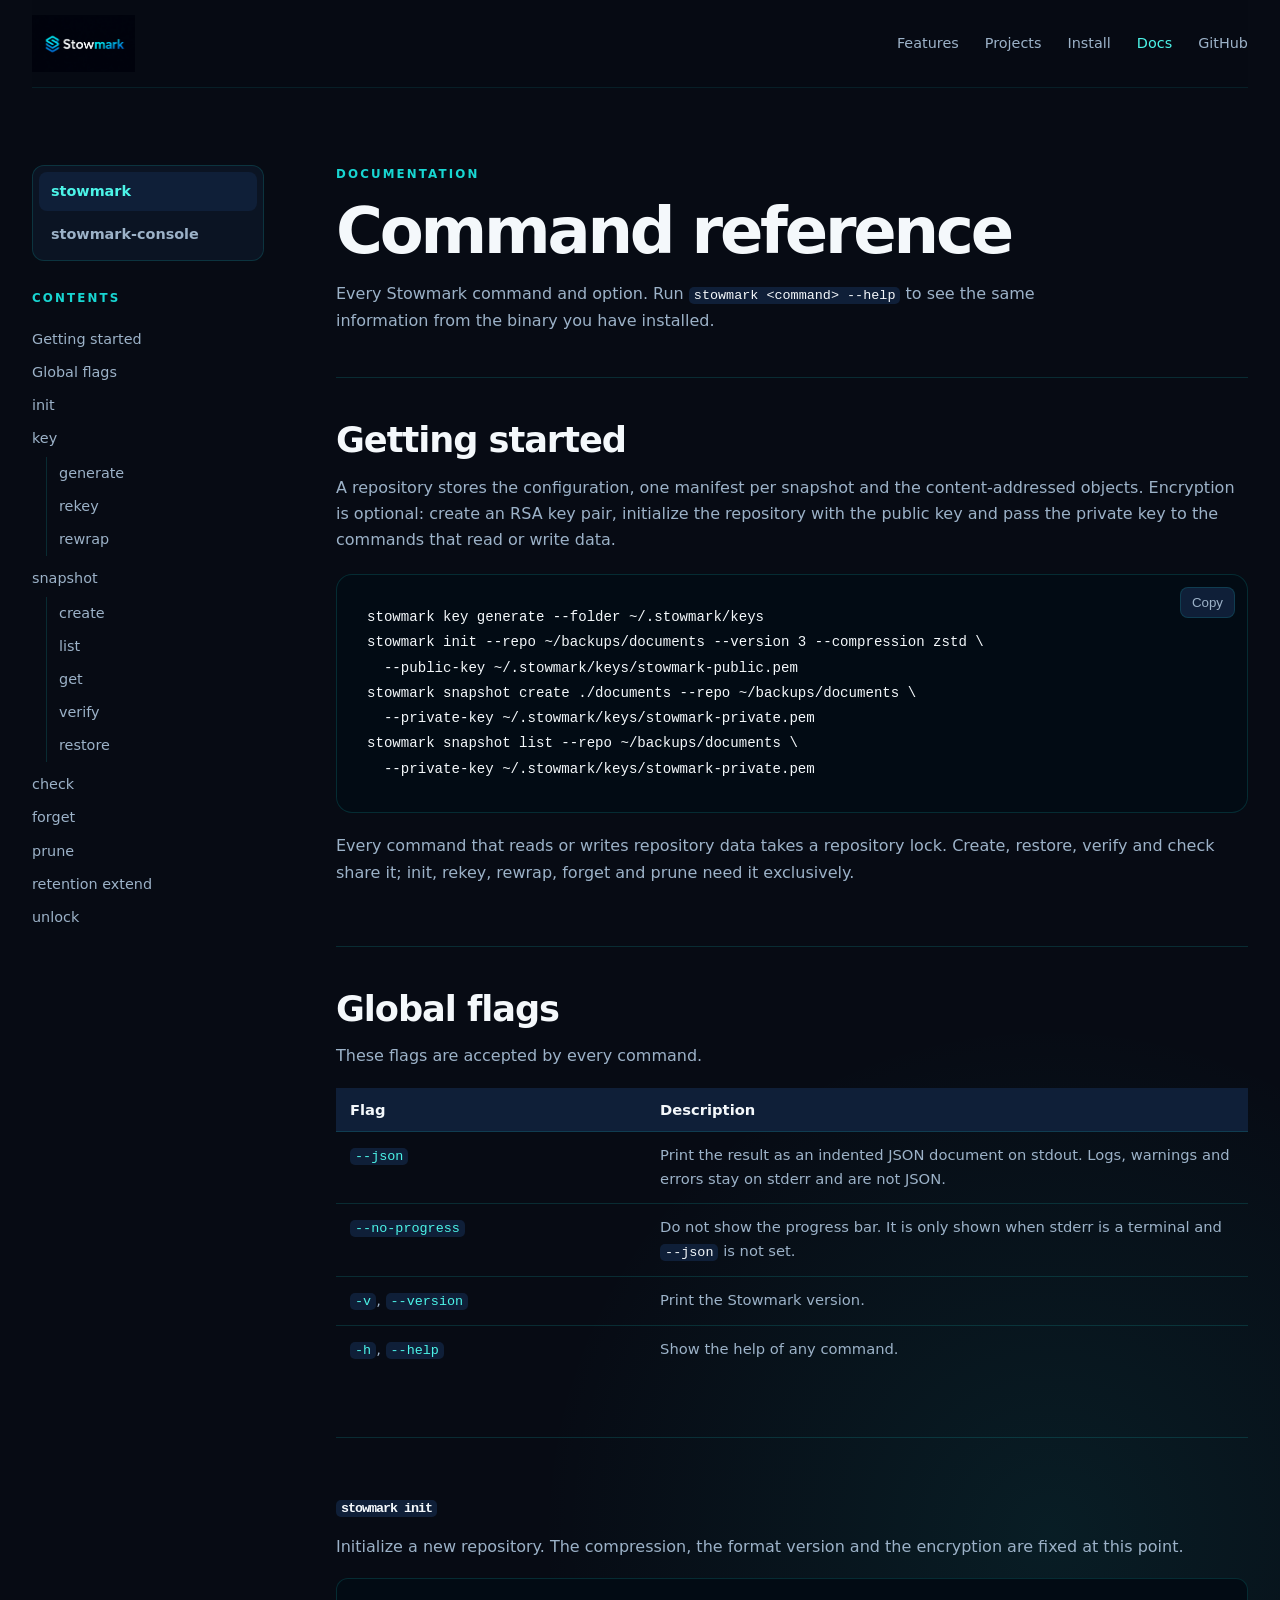
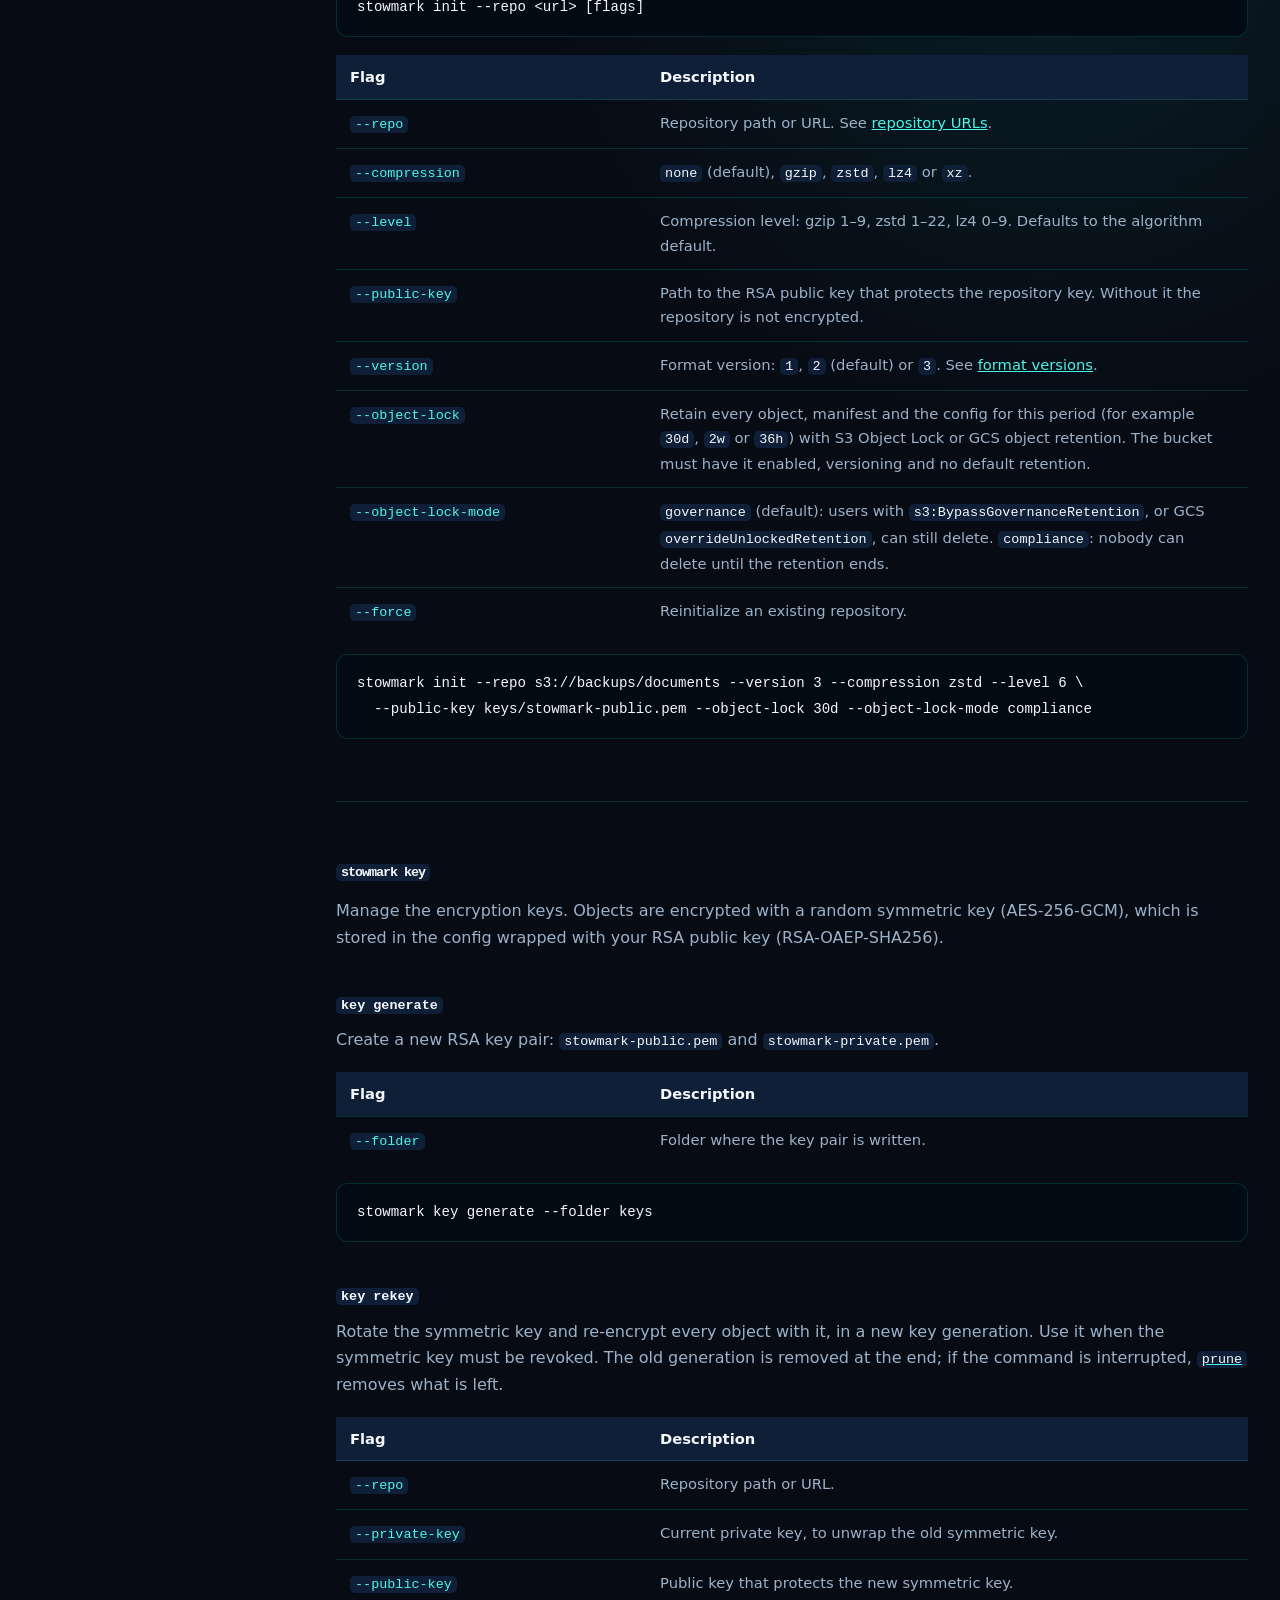
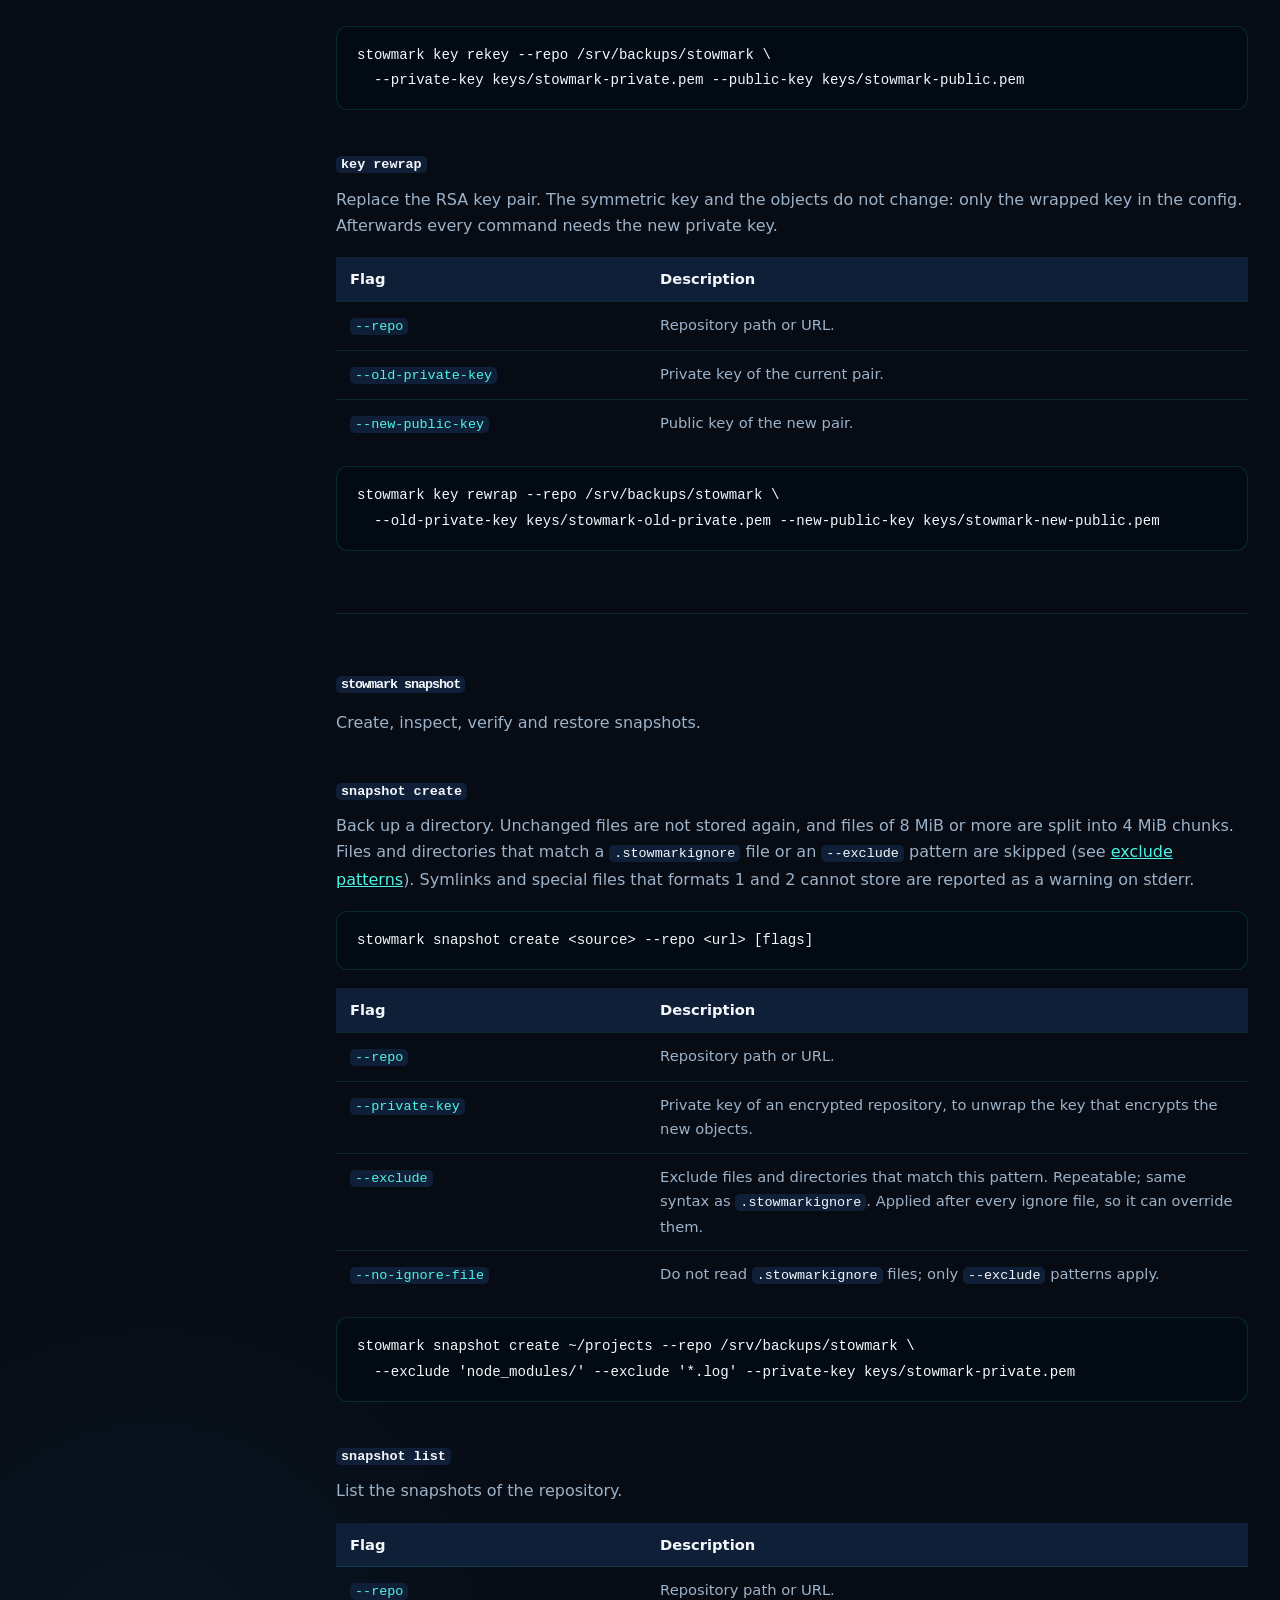
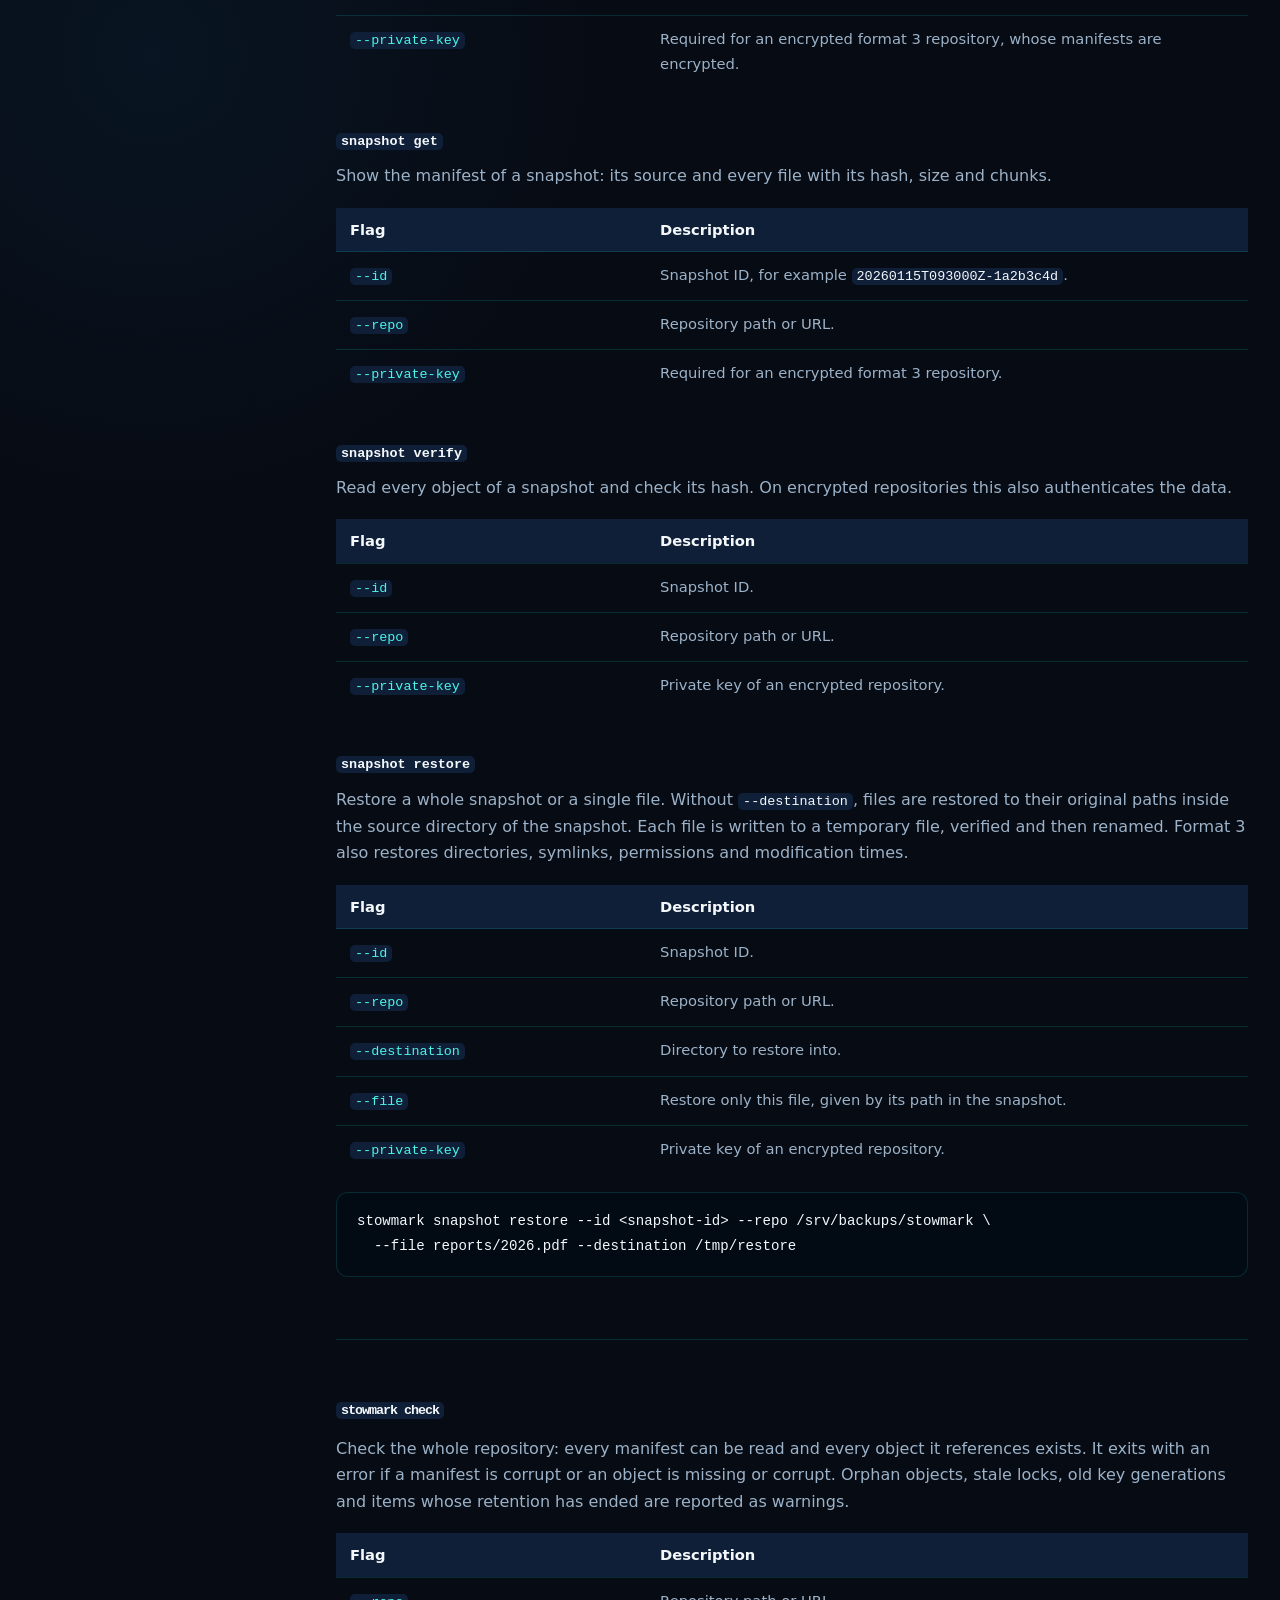
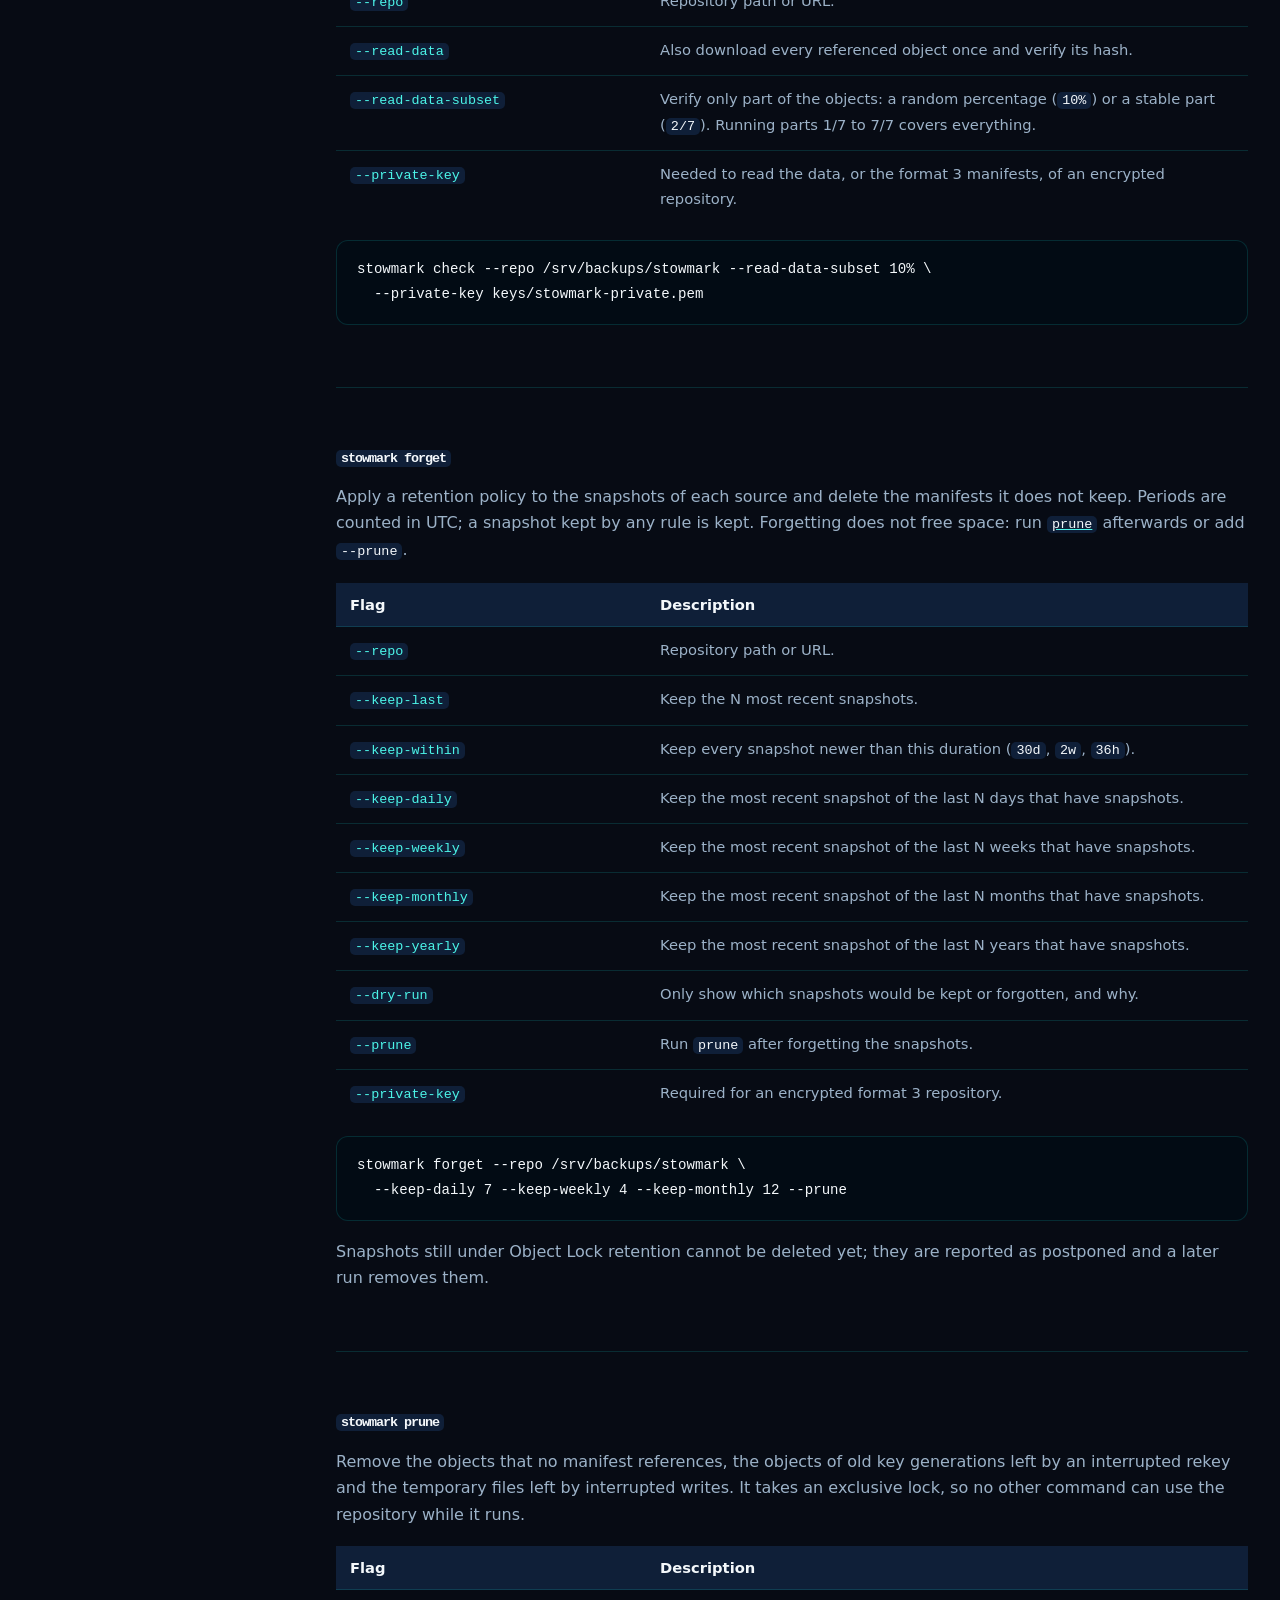
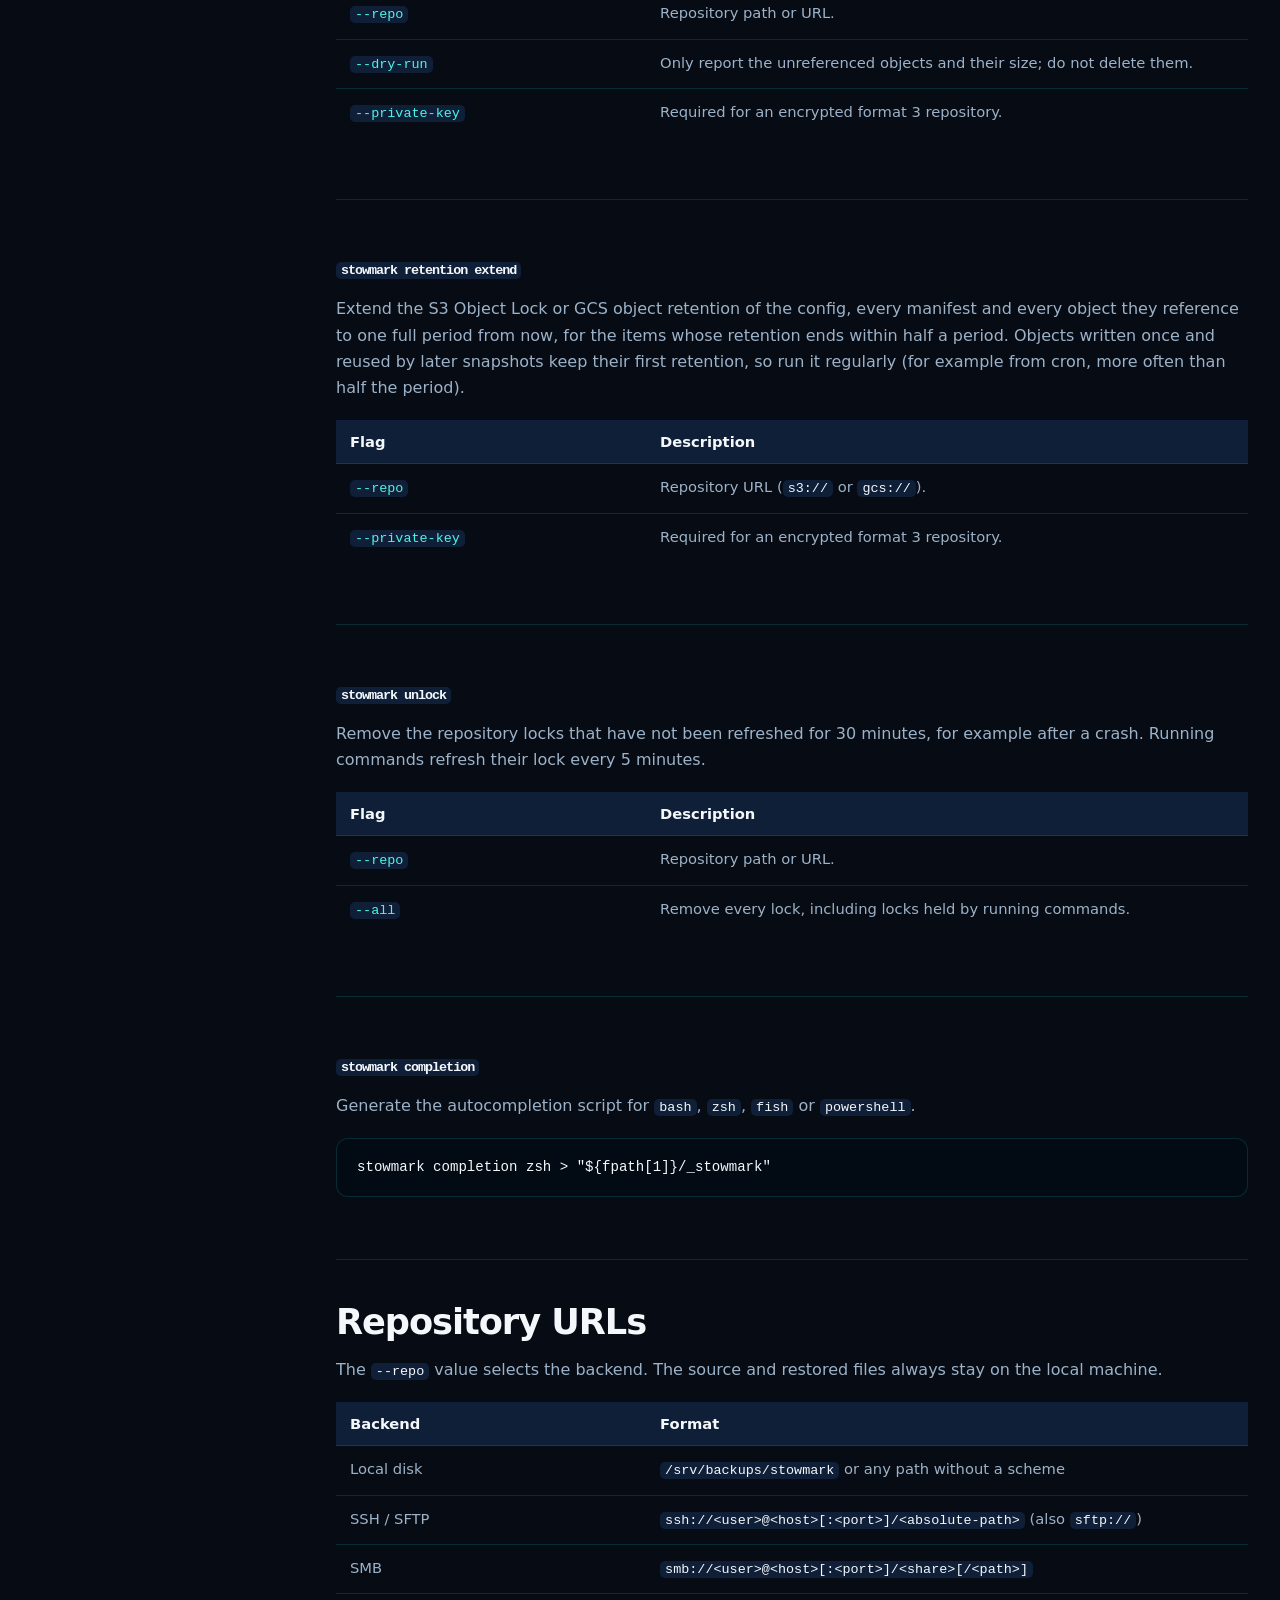
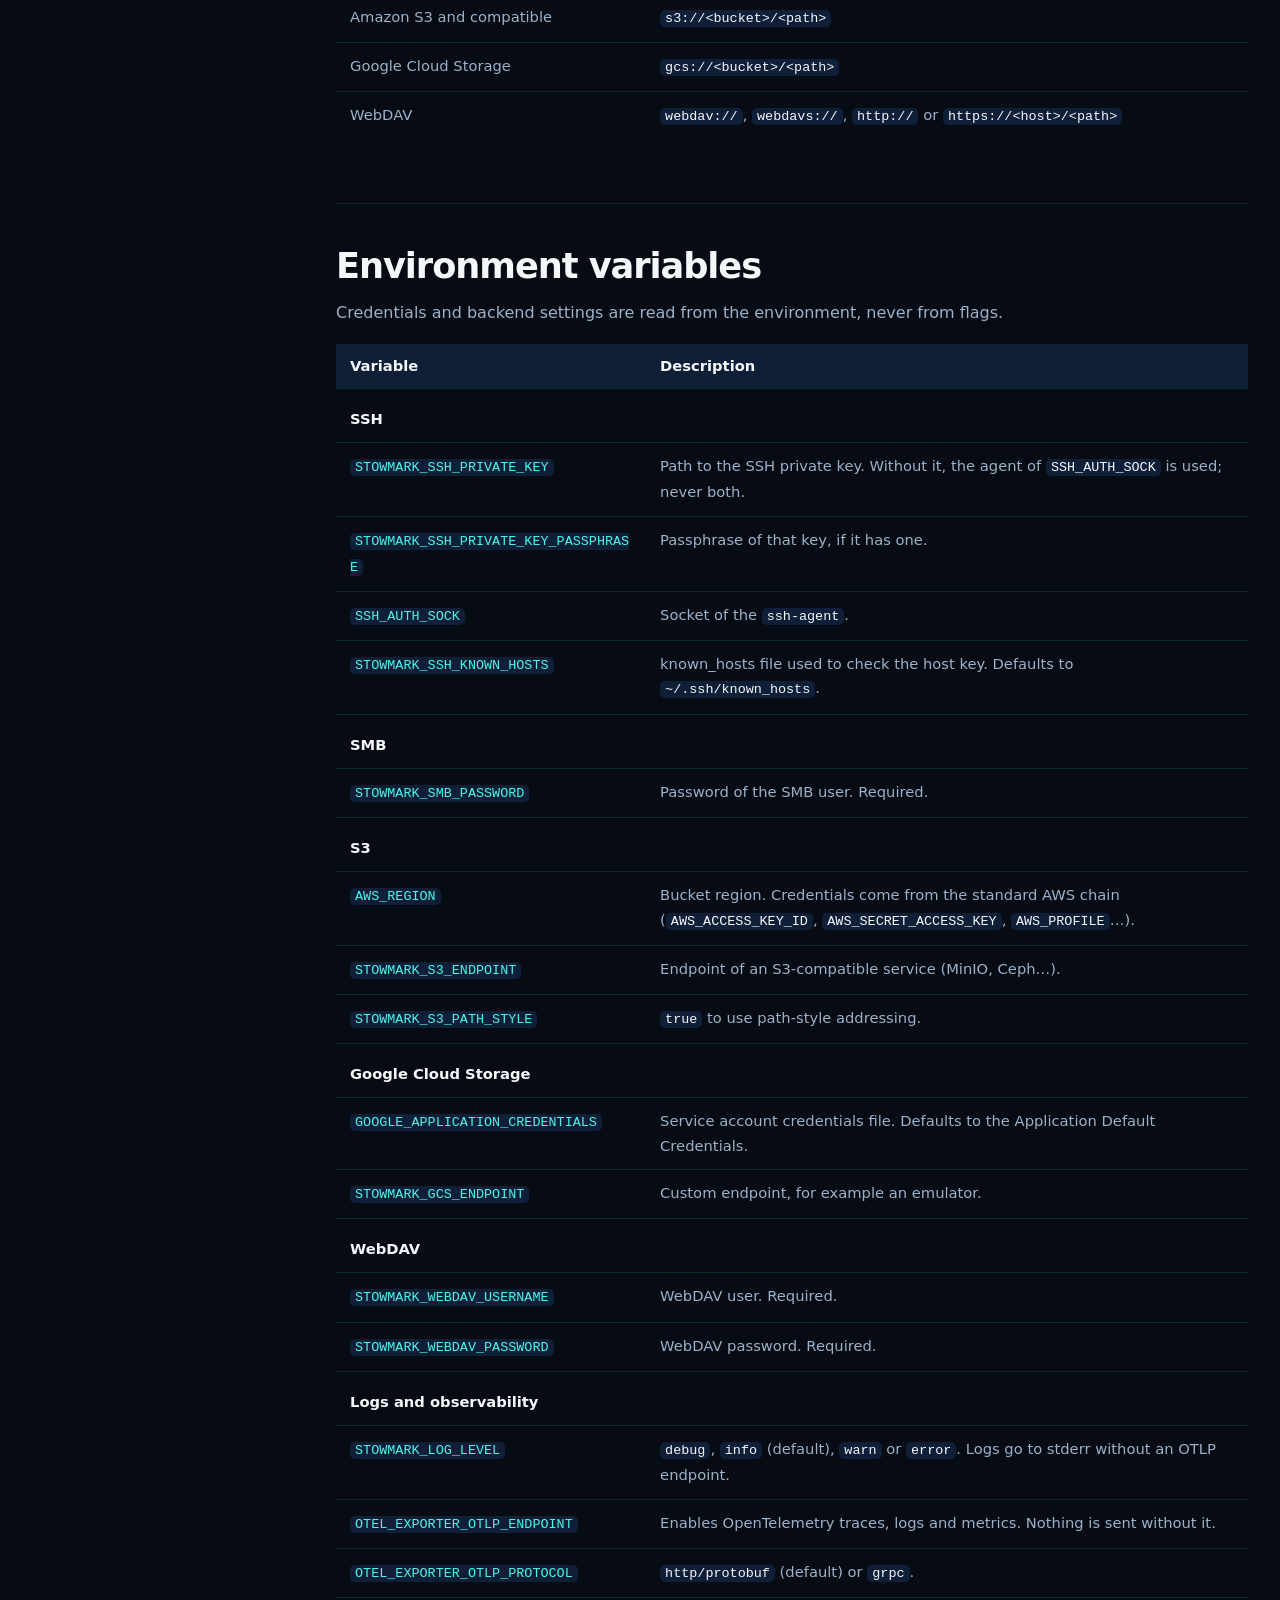
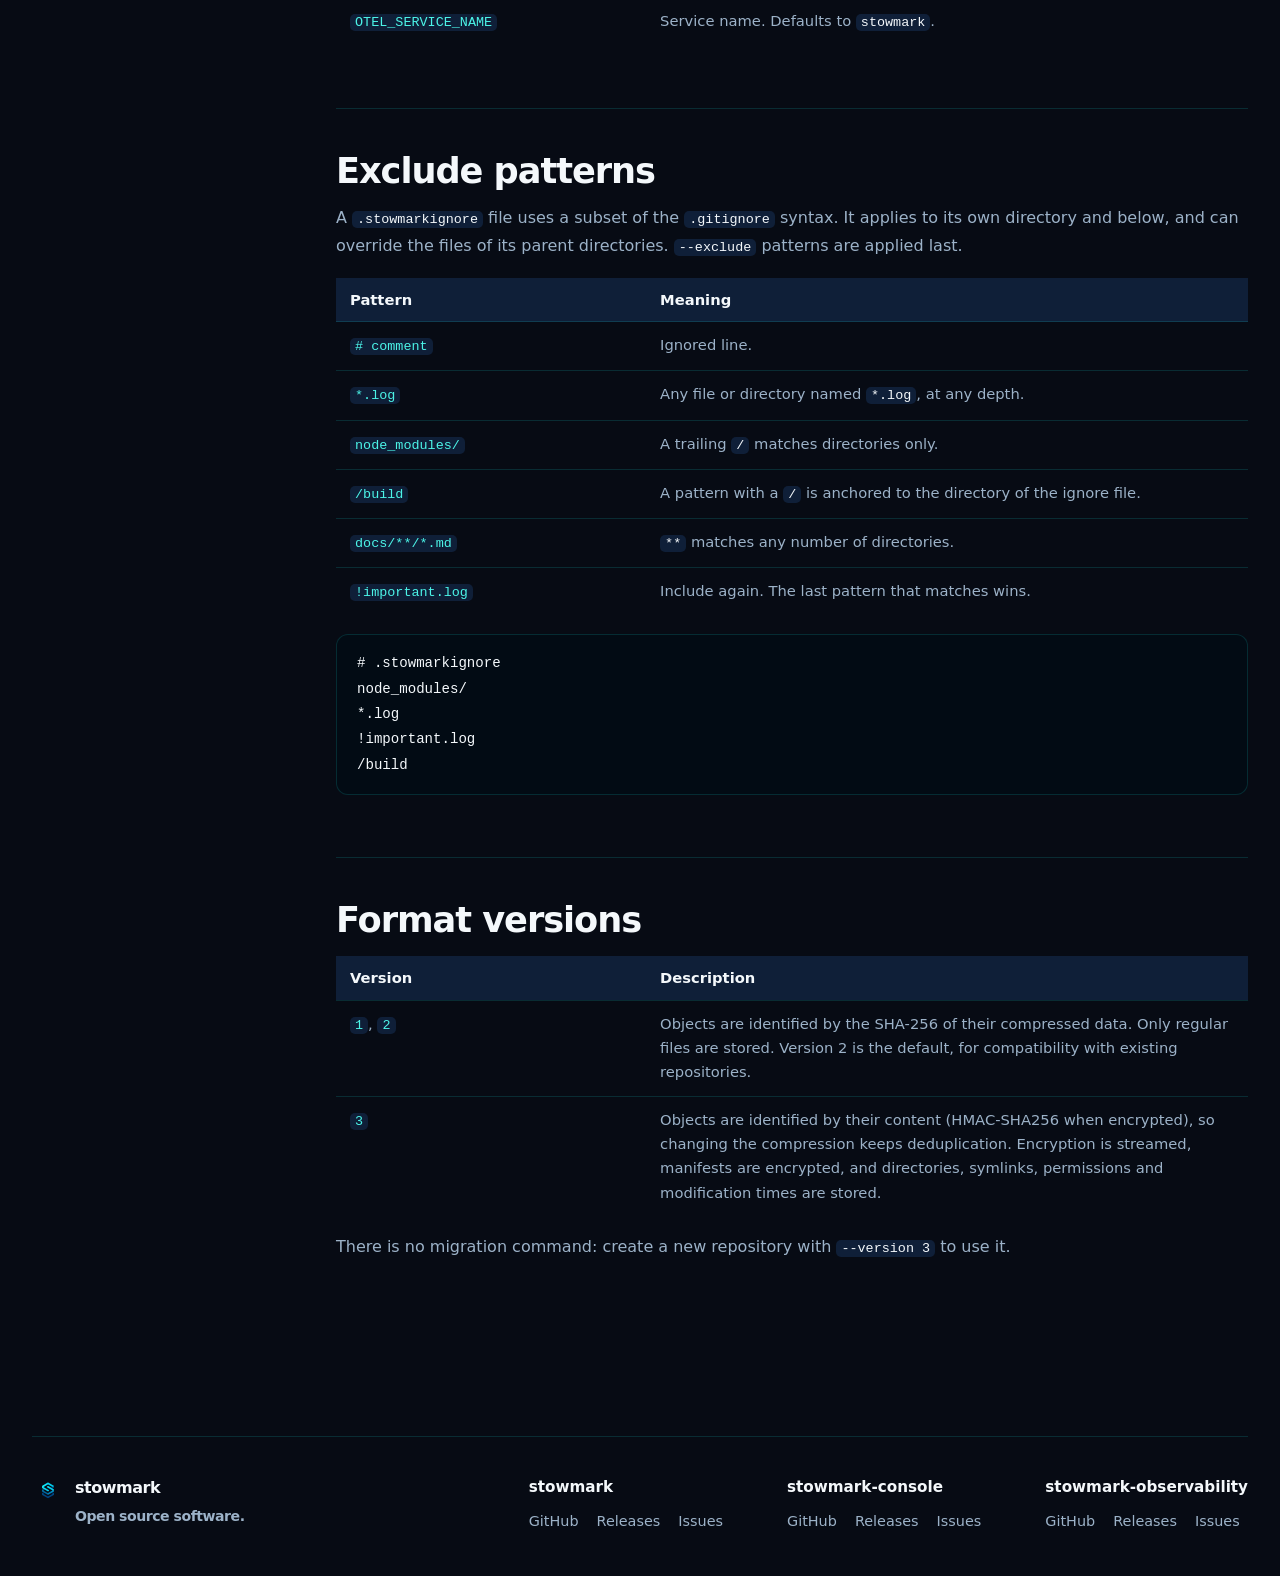
==== commit bb7eb87e: "Adding stowmark console docs in web." ====
--- a/web/docs.html
+++ b/web/docs.html
@@ -35,6 +35,10 @@
 
 <main class="section docs">
     <aside class="docs-toc" aria-label="Documentation contents">
+        <div class="docs-switch" role="navigation" aria-label="Documentation projects">
+            <a href="docs.html" aria-current="page">stowmark</a>
+            <a href="console.html">stowmark-console</a>
+        </div>
         <p class="eyebrow">CONTENTS</p>
         <ol>
             <li><a href="#getting-started">Getting started</a></li>
--- a/web/styles.css
+++ b/web/styles.css
@@ -952,6 +952,50 @@
     color: var(--accent-soft);
 }
 
+.docs-switch {
+    display: flex;
+    flex-direction: column;
+    gap: 4px;
+    margin-bottom: 28px;
+    padding: 6px;
+    border: 1px solid var(--border);
+    border-radius: 12px;
+    background: var(--bg-soft);
+}
+
+.docs-switch a {
+    padding: 8px 12px;
+    border-radius: 8px;
+    color: var(--muted);
+    text-decoration: none;
+    font-size: 0.9rem;
+    font-weight: 600;
+}
+
+.docs-switch a:hover {
+    color: var(--text);
+}
+
+.docs-switch a[aria-current="page"] {
+    color: var(--accent-soft);
+    background: var(--surface);
+}
+
+.docs-section .console-preview {
+    margin: 20px 0 24px;
+}
+
+.docs-list {
+    margin: 0 0 18px;
+    padding-left: 20px;
+    color: var(--muted);
+    line-height: 1.65;
+}
+
+.docs-list li + li {
+    margin-top: 4px;
+}
+
 .docs-content {
     min-width: 0;
     max-width: 920px;
